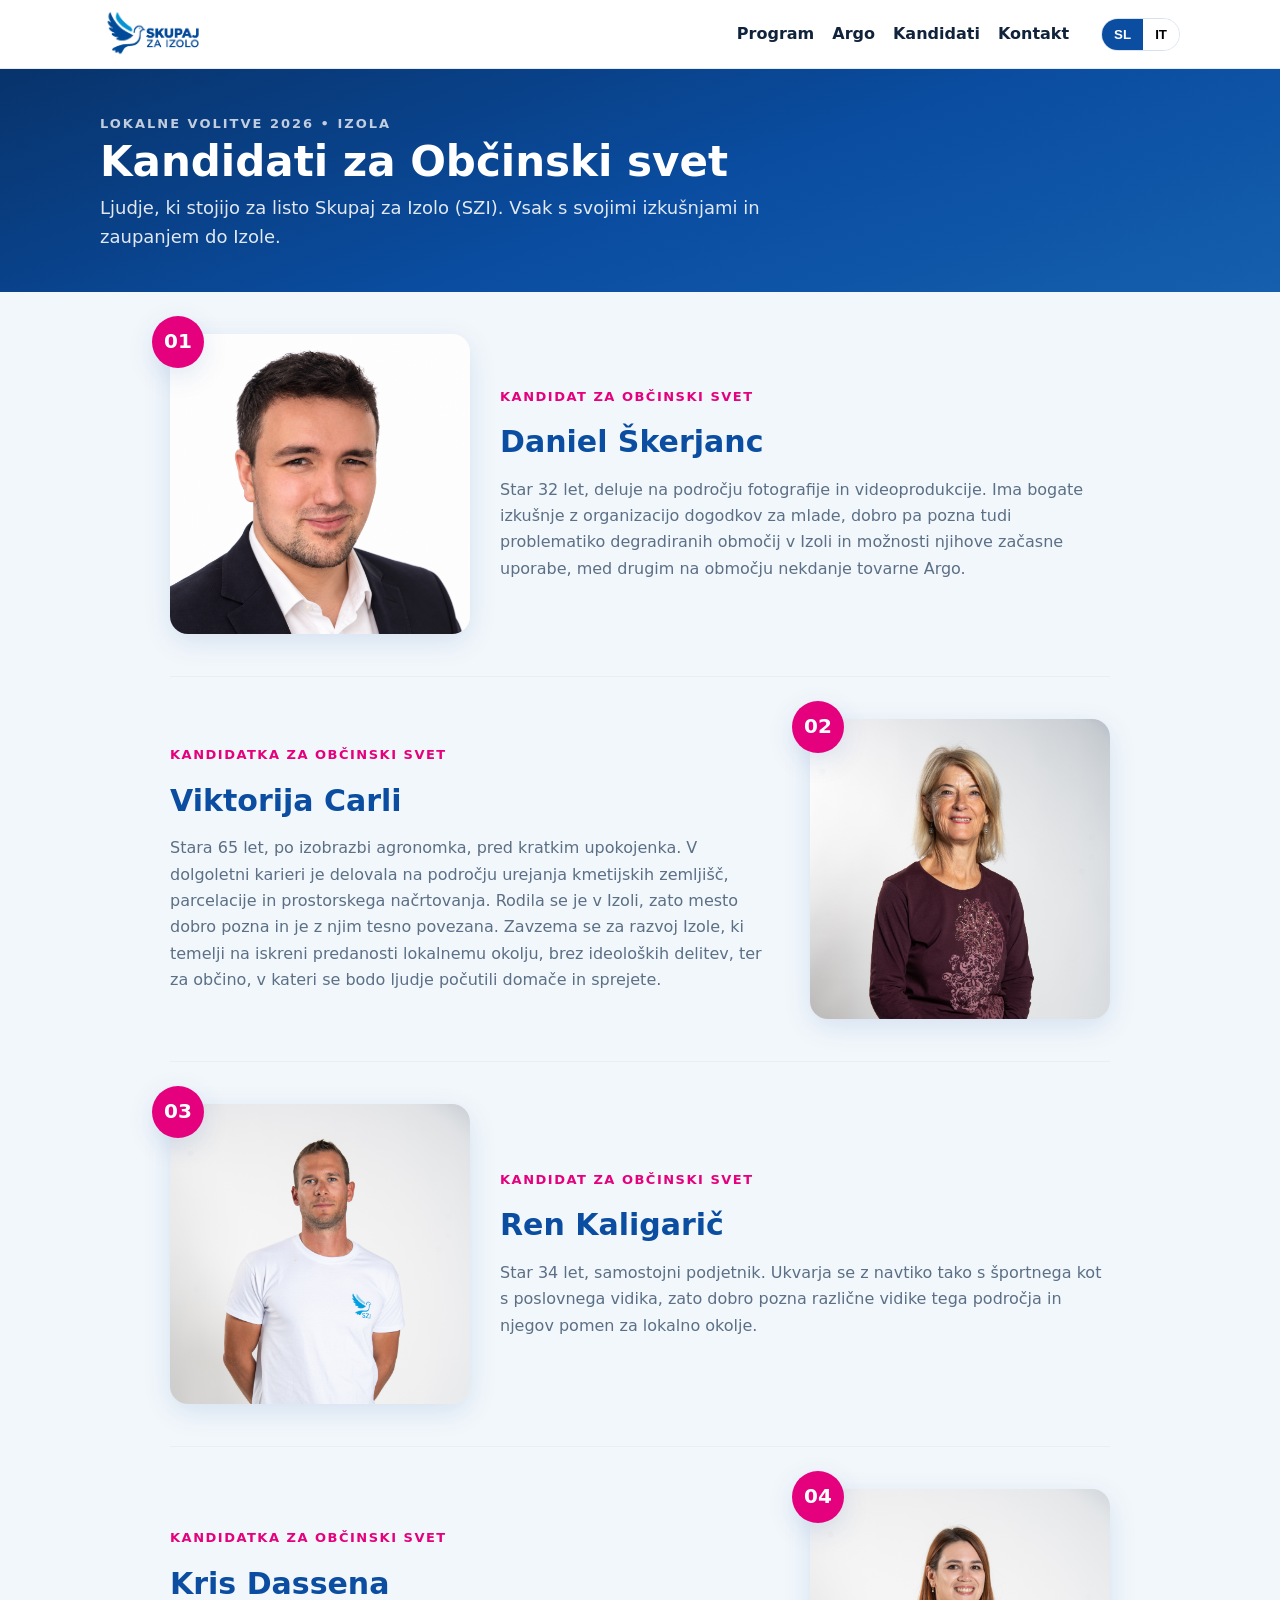
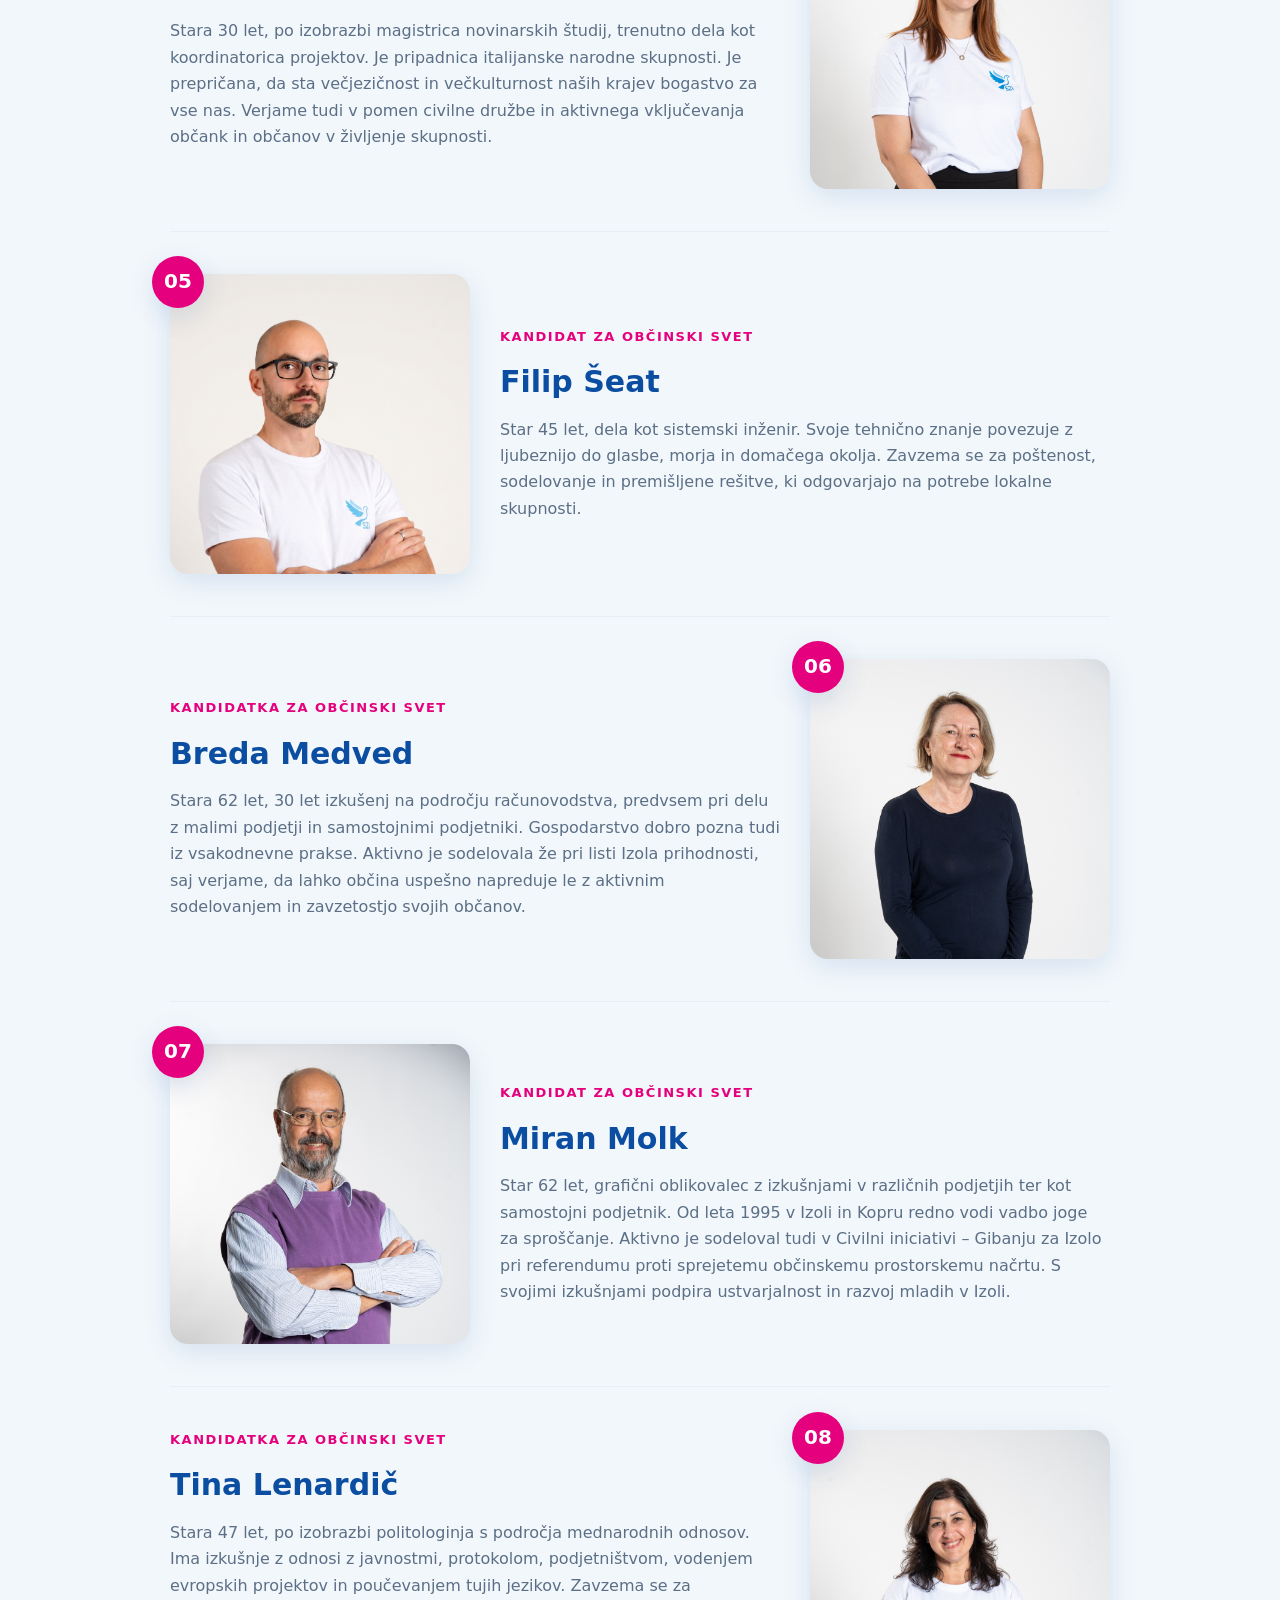
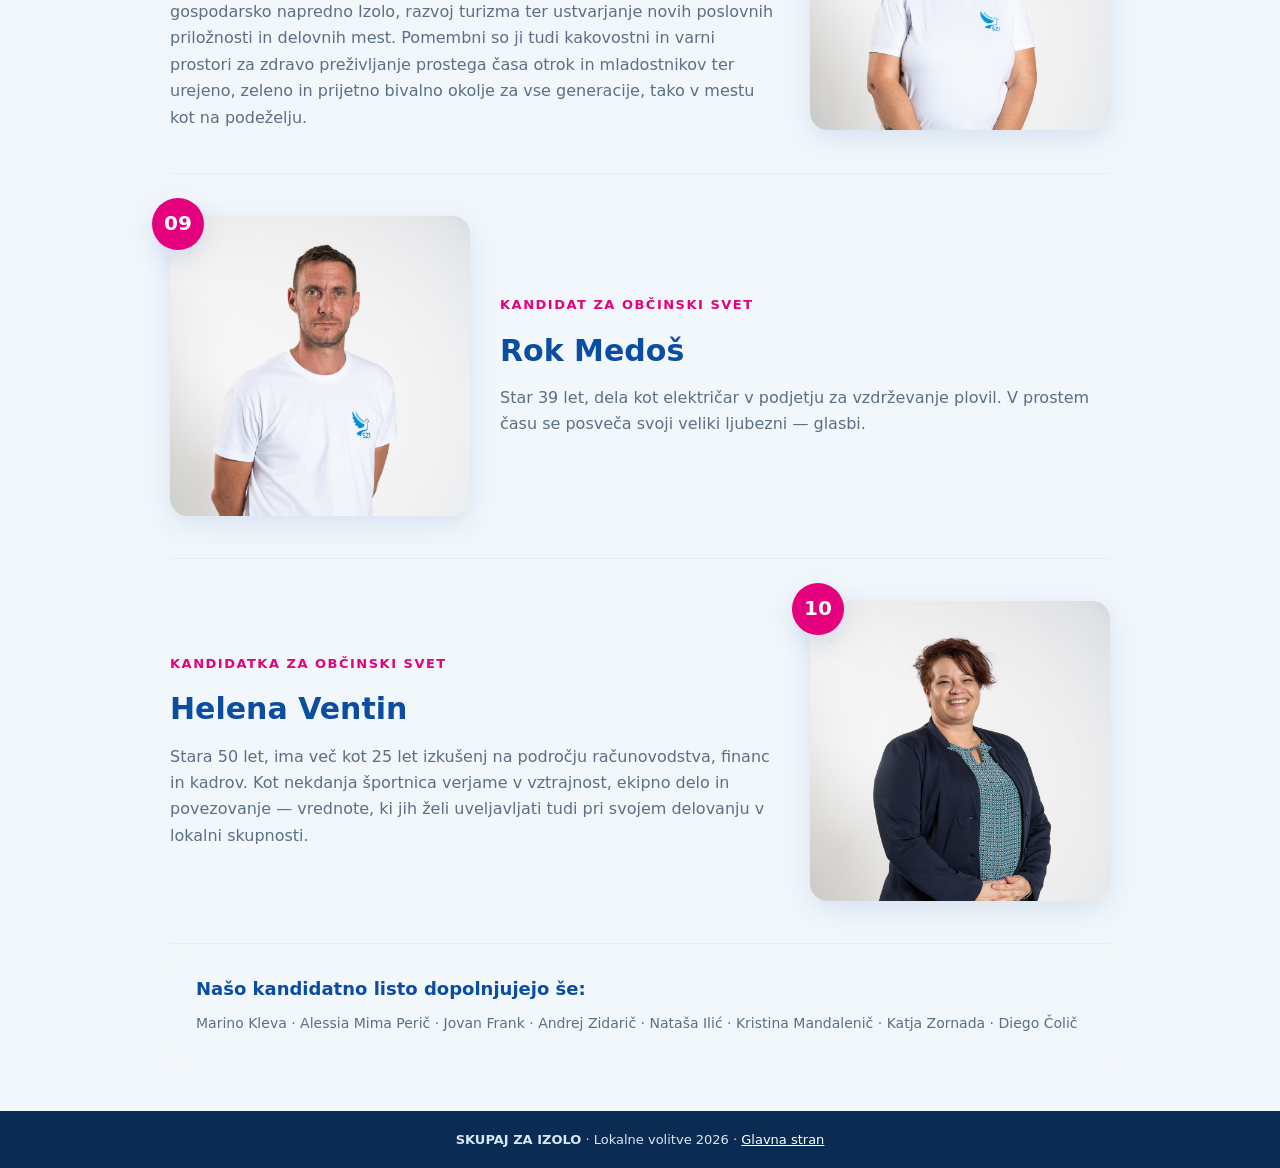
==== kandidati.html @ 3c1fa3d8 "Kandidat page: fix hero contrast (white text on gradient), remove bottom CTA" ====
<!DOCTYPE html>
<html lang="sl">
<head>
  <meta charset="UTF-8" />
  <meta name="viewport" content="width=device-width, initial-scale=1.0" />
  <title>Kandidati za Občinski svet — Skupaj za Izolo | Insieme per Isola</title>
  <meta name="description" content="Kandidati in kandidatke liste Skupaj za Izolo (SZI) za Občinski svet Občine Izola — lokalne volitve 2026." />
  <link rel="stylesheet" href="styles.css" />
  <link rel="icon" href="assets/logo.jpg" type="image/jpeg" />
  <style>
    :root{
      --bg-alt:#f2f7fb;
    }
    html{scroll-behavior:smooth}
    body{line-height:1.65}
    .page-body{max-width:980px;margin:0 auto;padding:0 20px}

    header.top{background:linear-gradient(160deg,#08336b 0%,var(--dark) 55%,#155fae 100%);color:#fff;padding:44px 0 40px}
    header.top .eyebrow{font-size:13px;font-weight:800;letter-spacing:2px;text-transform:uppercase;color:rgba(255,255,255,.75);margin:0 0 6px}
    header.top h1{margin:0 0 8px;font-size:clamp(26px,4vw,42px);color:#fff}
    header.top .lead{margin:0;max-width:680px;color:rgba(255,255,255,.88)}

    .cand{display:grid;grid-template-columns:300px 1fr;gap:30px;align-items:center;padding:42px 0;border-bottom:1px solid #e6eef6;scroll-margin-top:70px}
    .cand.alt{grid-template-columns:1fr 300px}
    .cand.alt .photo{order:2}
    .cand .photo{margin:0;position:relative}
    .cand .photo img{width:100%;aspect-ratio:1/1;object-fit:cover;object-position:center top;border-radius:18px;box-shadow:var(--shadow);display:block}
    .cand .photo .big-num{position:absolute;top:-18px;left:-18px;background:var(--accent);color:#fff;font-weight:800;font-size:20px;width:52px;height:52px;border-radius:50%;display:flex;align-items:center;justify-content:center;box-shadow:var(--shadow)}
    .cand .txt{display:flex;flex-direction:column;gap:10px}
    .cand h2{margin:0;font-size:clamp(22px,2.6vw,30px);color:var(--dark)}
    .cand .role{font-size:13px;font-weight:800;letter-spacing:1.5px;text-transform:uppercase;color:var(--accent)}
    .cand p{margin:0;color:var(--muted);font-size:16px}

    .more{background:var(--bg-alt);border-radius:16px;padding:22px 26px;margin:8px 0 48px}
    .more h2{margin:0 0 8px;font-size:18px;color:var(--dark)}
    .more p{margin:6px 0;color:var(--muted);font-size:14px}

    footer{background:#0b2c52;color:#d7e6f7;text-align:center;padding:18px;font-size:13px}
    footer a{color:#fff}
    @media(max-width:820px){
      .cand,.cand.alt{grid-template-columns:1fr}
      .cand.alt .photo{order:0}
      .cand .photo{max-width:320px;margin:0 auto}
    }
  </style>
</head>
<body>
  <header class="site-header">
    <div class="container header-inner">
      <a class="brand" href="index.html" aria-label="Skupaj za Izolo — domov">
        <!-- Uradni JPG lockup (golob + ime stranke). Prikaže se, ko obstaja assets/logo.jpg -->
        <img class="brand-lockup" src="assets/logo.jpg" alt="Skupaj za Izolo" onload="this.classList.add('show');var f=this.nextElementSibling;if(f)f.style.display='none'" onerror="this.remove()" />
        <!-- Rezerva: vektorski golob + HTML napis, če JPG (še) manjka -->
        <span class="brand-fallback">
        <span class="brand-mark" aria-hidden="true">
          <img src="assets/logo-dove.svg" width="48" height="48" alt="" onerror="this.style.display='none';this.nextElementSibling.style.display='block'" />
          <!-- Rezervni golob, če vektorski logotip manjka -->
          <svg viewBox="0 0 64 64" width="40" height="40" role="img" style="display:none">
            <circle cx="32" cy="32" r="30" fill="#fff"/>
            <path d="M12 38 C18 20 30 12 44 14 C36 18 28 26 24 38 Z" fill="#0a4da1"/>
            <path d="M20 30 C26 18 34 12 42 12 C38 16 34 20 32 26 Z" fill="#1b96d0"/>
            <path d="M38 22 c4-3 9 0 7 4 l3 2 -3 1 c1 8-3 14-11 15 l-14 4 -2-3 3-1 -3-2 2-2 c6 1 12-1 15-6 l-2-6 c-1-3 1-6 5-6z" fill="none" stroke="#0a4da1" stroke-width="2.4" stroke-linecap="round" stroke-linejoin="round"/>
            <circle cx="43.5" cy="25.5" r="1.3" fill="#0a4da1"/>
          </svg>
        </span>
        <span class="brand-text"><strong>SKUPAJ</strong><span>ZA IZOLO</span></span>
        </span>
      </a>
      <nav class="main-nav" aria-label="Glavna navigacija">
        <a href="index.html#program" data-sl="Program" data-it="Programma">Program</a>
        <a href="index.html#argo" data-sl="Argo" data-it="Argo">Argo</a>
        <a href="index.html#kandidati" data-sl="Kandidati" data-it="Candidati">Kandidati</a>
        <a href="index.html#kontakt" data-sl="Kontakt" data-it="Contatto">Kontakt</a>
      </nav>
      <div class="header-actions">
        <div class="lang-switch" role="group" aria-label="Jezik / Lingua">
          <button id="btn-sl" class="lang-btn active" type="button">SL</button>
          <button id="btn-it" class="lang-btn" type="button">IT</button>
        </div>
        <button class="nav-toggle" id="navToggle" aria-label="Meni" aria-expanded="false">☰</button>
      </div>
    </div>
    <nav class="mobile-nav" id="mobileNav" aria-label="Mobilna navigacija">
      <a href="index.html#program" data-sl="Program" data-it="Programma">Program</a>
      <a href="index.html#argo" data-sl="Argo" data-it="Argo">Argo</a>
      <a href="index.html#kandidati" data-sl="Kandidati" data-it="Candidati">Kandidati</a>
      <a href="index.html#kontakt" data-sl="Kontakt" data-it="Contatto">Kontakt</a>
    </nav>
  </header>

  <header class="top">
    <div class="container">
      <p class="eyebrow">Lokalne volitve 2026 • Izola</p>
      <h1>Kandidati za Občinski svet</h1>
      <p class="lead">Ljudje, ki stojijo za listo Skupaj za Izolo (SZI). Vsak s svojimi izkušnjami in zaupanjem do Izole.</p>
    </div>
  </header>

  <main class="page-body">
    <article class="cand" id="k01">
      <div class="photo">
        <img src="assets/SZI-profilne/daniel.png" alt="Daniel Škerjanc" loading="lazy" />
        <span class="big-num">01</span>
      </div>
      <div class="txt">
        <span class="role">Kandidat za občinski svet</span>
        <h2>Daniel Škerjanc</h2>
        <p>Star 32 let, deluje na področju fotografije in videoprodukcije. Ima bogate izkušnje z organizacijo dogodkov za mlade, dobro pa pozna tudi problematiko degradiranih območij v Izoli in možnosti njihove začasne uporabe, med drugim na območju nekdanje tovarne Argo.</p>
      </div>
    </article>
    <article class="cand alt" id="k02">
      <div class="photo">
        <img src="assets/SZI-profilne/viktorija.jpg" alt="Viktorija Carli" loading="lazy" />
        <span class="big-num">02</span>
      </div>
      <div class="txt">
        <span class="role">Kandidatka za občinski svet</span>
        <h2>Viktorija Carli</h2>
        <p>Stara 65 let, po izobrazbi agronomka, pred kratkim upokojenka. V dolgoletni karieri je delovala na področju urejanja kmetijskih zemljišč, parcelacije in prostorskega načrtovanja. Rodila se je v Izoli, zato mesto dobro pozna in je z njim tesno povezana. Zavzema se za razvoj Izole, ki temelji na iskreni predanosti lokalnemu okolju, brez ideoloških delitev, ter za občino, v kateri se bodo ljudje počutili domače in sprejete.</p>
      </div>
    </article>
    <article class="cand" id="k03">
      <div class="photo">
        <img src="assets/SZI-profilne/ren.jpg" alt="Ren Kaligarič" loading="lazy" />
        <span class="big-num">03</span>
      </div>
      <div class="txt">
        <span class="role">Kandidat za občinski svet</span>
        <h2>Ren Kaligarič</h2>
        <p>Star 34 let, samostojni podjetnik. Ukvarja se z navtiko tako s športnega kot s poslovnega vidika, zato dobro pozna različne vidike tega področja in njegov pomen za lokalno okolje.</p>
      </div>
    </article>
    <article class="cand alt" id="k04">
      <div class="photo">
        <img src="assets/SZI-profilne/kriss.jpg" alt="Kris Dassena" loading="lazy" />
        <span class="big-num">04</span>
      </div>
      <div class="txt">
        <span class="role">Kandidatka za občinski svet</span>
        <h2>Kris Dassena</h2>
        <p>Stara 30 let, po izobrazbi magistrica novinarskih študij, trenutno dela kot koordinatorica projektov. Je pripadnica italijanske narodne skupnosti. Je prepričana, da sta večjezičnost in večkulturnost naših krajev bogastvo za vse nas. Verjame tudi v pomen civilne družbe in aktivnega vključevanja občank in občanov v življenje skupnosti.</p>
      </div>
    </article>
    <article class="cand" id="k05">
      <div class="photo">
        <img src="assets/SZI-profilne/filip.jpeg" alt="Filip Šeat" loading="lazy" />
        <span class="big-num">05</span>
      </div>
      <div class="txt">
        <span class="role">Kandidat za občinski svet</span>
        <h2>Filip Šeat</h2>
        <p>Star 45 let, dela kot sistemski inženir. Svoje tehnično znanje povezuje z ljubeznijo do glasbe, morja in domačega okolja. Zavzema se za poštenost, sodelovanje in premišljene rešitve, ki odgovarjajo na potrebe lokalne skupnosti.</p>
      </div>
    </article>
    <article class="cand alt" id="k06">
      <div class="photo">
        <img src="assets/SZI-profilne/breda.jpg" alt="Breda Medved" loading="lazy" />
        <span class="big-num">06</span>
      </div>
      <div class="txt">
        <span class="role">Kandidatka za občinski svet</span>
        <h2>Breda Medved</h2>
        <p>Stara 62 let, 30 let izkušenj na področju računovodstva, predvsem pri delu z malimi podjetji in samostojnimi podjetniki. Gospodarstvo dobro pozna tudi iz vsakodnevne prakse. Aktivno je sodelovala že pri listi Izola prihodnosti, saj verjame, da lahko občina uspešno napreduje le z aktivnim sodelovanjem in zavzetostjo svojih občanov.</p>
      </div>
    </article>
    <article class="cand" id="k07">
      <div class="photo">
        <img src="assets/SZI-profilne/miran.jpg" alt="Miran Molk" loading="lazy" />
        <span class="big-num">07</span>
      </div>
      <div class="txt">
        <span class="role">Kandidat za občinski svet</span>
        <h2>Miran Molk</h2>
        <p>Star 62 let, grafični oblikovalec z izkušnjami v različnih podjetjih ter kot samostojni podjetnik. Od leta 1995 v Izoli in Kopru redno vodi vadbo joge za sproščanje. Aktivno je sodeloval tudi v Civilni iniciativi – Gibanju za Izolo pri referendumu proti sprejetemu občinskemu prostorskemu načrtu. S svojimi izkušnjami podpira ustvarjalnost in razvoj mladih v Izoli.</p>
      </div>
    </article>
    <article class="cand alt" id="k08">
      <div class="photo">
        <img src="assets/SZI-profilne/tina.jpg" alt="Tina Lenardič" loading="lazy" />
        <span class="big-num">08</span>
      </div>
      <div class="txt">
        <span class="role">Kandidatka za občinski svet</span>
        <h2>Tina Lenardič</h2>
        <p>Stara 47 let, po izobrazbi politologinja s področja mednarodnih odnosov. Ima izkušnje z odnosi z javnostmi, protokolom, podjetništvom, vodenjem evropskih projektov in poučevanjem tujih jezikov. Zavzema se za gospodarsko napredno Izolo, razvoj turizma ter ustvarjanje novih poslovnih priložnosti in delovnih mest. Pomembni so ji tudi kakovostni in varni prostori za zdravo preživljanje prostega časa otrok in mladostnikov ter urejeno, zeleno in prijetno bivalno okolje za vse generacije, tako v mestu kot na podeželju.</p>
      </div>
    </article>
    <article class="cand" id="k09">
      <div class="photo">
        <img src="assets/SZI-profilne/rok.jpg" alt="Rok Medoš" loading="lazy" />
        <span class="big-num">09</span>
      </div>
      <div class="txt">
        <span class="role">Kandidat za občinski svet</span>
        <h2>Rok Medoš</h2>
        <p>Star 39 let, dela kot električar v podjetju za vzdrževanje plovil. V prostem času se posveča svoji veliki ljubezni — glasbi.</p>
      </div>
    </article>
    <article class="cand alt" id="k10">
      <div class="photo">
        <img src="assets/SZI-profilne/helena.jpg" alt="Helena Ventin" loading="lazy" />
        <span class="big-num">10</span>
      </div>
      <div class="txt">
        <span class="role">Kandidatka za občinski svet</span>
        <h2>Helena Ventin</h2>
        <p>Stara 50 let, ima več kot 25 let izkušenj na področju računovodstva, financ in kadrov. Kot nekdanja športnica verjame v vztrajnost, ekipno delo in povezovanje — vrednote, ki jih želi uveljavljati tudi pri svojem delovanju v lokalni skupnosti.</p>
      </div>
    </article>

    <div class="more">
      <h2>Našo kandidatno listo dopolnjujejo še:</h2>
      <p>Marino Kleva · Alessia Mima Perič · Jovan Frank · Andrej Zidarič · Nataša Ilić · Kristina Mandalenič · Katja Zornada · Diego Čolič</p>
    </div>
  </main>

  <footer>
    <div class="container"><strong>SKUPAJ ZA IZOLO</strong> · Lokalne volitve 2026 · <a href="index.html">Glavna stran</a></div>
  </footer>

  <script src="script.js"></script>
</body>
</html>
---- styles.css ----
:root{
  --dark:#0a4da1; /* Temno modra C100 M70 */
  --light:#1b96d0; /* Svetlo modra C80 M30 */
  --accent:#e5007d; /* magenta s letaka */
  --bg:#f2f7fb;
  --card:#ffffff;
  --ink:#10233b;
  --muted:#5b6f86;
  --radius:14px;
  --shadow:0 8px 28px rgba(10,77,161,.12);
}
*{box-sizing:border-box}
html{scroll-behavior:smooth}
body{margin:0;font-family:Inter,system-ui,-apple-system,"Segoe UI",Roboto,Arial,sans-serif;color:var(--ink);background:var(--bg);line-height:1.6}
.container{max-width:1120px;margin:0 auto;padding:0 20px}
.skip{position:absolute;left:-999px}.skip:focus{left:12px;top:12px;background:#fff;padding:8px 12px;z-index:99}
.site-header{position:sticky;top:0;background:#fff;border-bottom:1px solid #e3ecf4;z-index:50}
.header-inner{display:flex;align-items:center;gap:16px;min-height:68px}
.brand{display:flex;align-items:center;gap:10px;text-decoration:none;color:var(--dark)}
.brand-mark{display:flex;align-items:center}
.brand-mark img{height:48px;width:48px;display:block}
.brand-lockup{display:none;height:48px;width:auto;max-width:260px;object-fit:contain}
.brand-lockup.show{display:block}
.brand-fallback{display:flex;align-items:center;gap:10px}
.brand-text{display:flex;flex-direction:column;line-height:1;font-size:20px;letter-spacing:.5px}
.brand-text strong{font-weight:800}.brand-text span{font-weight:400}
.main-nav{display:flex;gap:18px;margin-left:auto}
.main-nav a{text-decoration:none;color:var(--ink);font-weight:600}
.main-nav a:hover{color:var(--dark)}
.header-actions{display:flex;align-items:center;gap:10px;margin-left:16px}
.lang-switch{border:1px solid #d5e2ef;border-radius:999px;overflow:hidden;display:flex}
.lang-btn{border:0;background:#fff;padding:8px 12px;cursor:pointer;font-weight:700}
.lang-btn.active{background:var(--dark);color:#fff}
.btn{display:inline-block;padding:12px 20px;border-radius:999px;text-decoration:none;font-weight:700;border:2px solid transparent;cursor:pointer}
.btn-primary{background:var(--dark);color:#fff}
.btn-primary:hover{background:#083d80}
.btn-ghost{border-color:var(--dark);color:var(--dark);background:#fff}
.nav-toggle{display:none;background:none;border:1px solid #d5e2ef;border-radius:10px;padding:8px 12px}
.mobile-nav{display:none;flex-direction:column;padding:8px 20px 16px;background:#fff}
.mobile-nav.open{display:flex}
.mobile-nav a{padding:10px 0;text-decoration:none;color:var(--ink);font-weight:600;border-top:1px solid #eef3f8}

.hero{background:linear-gradient(180deg,#e8f3fa 0%,#fff 70%);padding:48px 0 32px}
.hero-grid{display:grid;grid-template-columns:1.05fr .95fr;gap:32px;align-items:center}
.eyebrow{text-transform:uppercase;letter-spacing:1px;font-size:clamp(18px,3vw,24px);font-weight:800;color:var(--accent);margin:0 0 10px}
h1{font-size:clamp(32px,5vw,54px);line-height:1.05;margin:0 0 12px;color:var(--dark)}
h2{font-size:clamp(24px,3.4vw,34px);color:var(--dark);margin:0 0 10px}
.lead{font-size:18px;color:#2c425a}
.hero-cta{display:flex;gap:12px;flex-wrap:wrap;margin:18px 0}
.hero-points{list-style:none;padding:0;margin:12px 0 0;display:flex;flex-direction:column;gap:6px;font-weight:600}
.hero-figure{margin:0;position:relative;border-radius:var(--radius);overflow:hidden;box-shadow:var(--shadow);background:linear-gradient(135deg,var(--dark),var(--light));min-height:320px}
.hero-figure img{width:100%;height:100%;object-fit:cover;display:block;position:absolute;inset:0}
.hero-fallback{position:absolute;inset:0;display:flex;flex-direction:column;align-items:center;justify-content:center;color:#fff;font-weight:800;text-align:center;padding:20px}
.hero-figure figcaption{position:absolute;left:0;right:0;bottom:0;background:rgba(8,30,55,.72);color:#fff;padding:10px 14px;font-size:14px}

.infobar{background:var(--dark);color:#fff}
.infobar-inner{display:flex;gap:12px;align-items:center;flex-wrap:wrap;padding:12px 20px;font-size:15px}
.infobar a{color:#fff;font-weight:700}

.section{padding:56px 0}
.section-alt{background:#fff;border-top:1px solid #e6eef6;border-bottom:1px solid #e6eef6}
.section-lead{color:var(--muted);max-width:760px}
.cards{display:grid;grid-template-columns:repeat(3,1fr);gap:18px;margin-top:24px}
.card{background:var(--card);border-radius:var(--radius);padding:0 0 22px;overflow:hidden;box-shadow:var(--shadow);border-top:6px solid var(--dark)}
.card.accent-pink{border-top-color:var(--accent)}
.card.accent-pink h3{color:var(--accent)}
.card.accent-blue h3{color:var(--dark)}
.card-media{position:relative;height:170px;display:flex;align-items:center;justify-content:center;overflow:hidden}
.media-pink{background:linear-gradient(135deg,#e5007d,#ff7ab8)}
.media-blue{background:linear-gradient(135deg,#0a4da1,#1b96d0)}
.card-icon{font-size:56px;filter:drop-shadow(0 4px 8px rgba(0,0,0,.3))}
.card-media img{position:absolute;inset:0;width:100%;height:100%;object-fit:cover}
.card h3{margin:16px 0 8px;text-transform:uppercase;font-size:18px;padding:0 22px}
.card p{margin:0;padding:0 22px}

.argo-grid{display:grid;grid-template-columns:1fr 1fr;gap:18px;margin:22px 0}
.argo-figure{margin:0;background:#eef5fb;border-radius:var(--radius);overflow:hidden;box-shadow:var(--shadow);min-height:240px;position:relative}
.argo-figure img{width:100%;height:260px;object-fit:cover;display:block;position:relative;z-index:1}
.img-fallback{position:absolute;inset:0 0 48px 0;display:flex;align-items:center;justify-content:center;color:var(--dark);font-weight:800}
.argo-figure figcaption{padding:10px 14px;font-size:14px;background:#fff}
.checklist{display:grid;grid-template-columns:repeat(2,1fr);gap:10px;list-style:none;padding:0;margin:16px 0 0}
.checklist li{background:#f0f7fd;border:1px solid #d8e8f6;padding:12px 14px;border-radius:10px}
.checklist li::before{content:"✓ ";color:var(--dark);font-weight:800}

.mayor-card{display:flex;gap:18px;align-items:center;background:#fff;border-radius:var(--radius);padding:20px;box-shadow:var(--shadow);margin:22px 0;border-left:6px solid var(--accent)}
.avatar{width:56px;height:56px;border-radius:50%;background:linear-gradient(135deg,var(--dark),var(--light));color:#fff;display:flex;align-items:center;justify-content:center;font-weight:800;font-size:22px;flex:none}
.avatar-lg{width:84px;height:84px;font-size:36px}
.candidate-grid{display:grid;grid-template-columns:repeat(4,1fr);gap:14px;margin-top:14px}
.candidate{background:#fff;border-radius:12px;padding:16px;text-align:center;box-shadow:var(--shadow);border:1px solid #e6eef6}
.candidate h4{margin:10px 0 4px}.candidate p{margin:0;color:var(--muted);font-size:14px}
.hint{color:var(--muted);font-size:13px}

.support-grid{display:grid;grid-template-columns:1.2fr .8fr;gap:24px;align-items:start}
.steps{background:#f0f7fd;border-radius:12px;padding:18px 18px 18px 36px}
.support-card{background:var(--dark);color:#fff;border-radius:var(--radius);padding:22px}
.support-card a{color:#fff}
.small{font-size:13px;color:var(--muted)}
.support-card .small{color:#cfe2f5}

.contact-grid{display:grid;grid-template-columns:1fr 1fr;gap:28px}
address{font-style:normal;line-height:1.9}
.contact-form{background:#fff;padding:22px;border-radius:var(--radius);box-shadow:var(--shadow);display:flex;flex-direction:column;gap:12px}
.contact-form label{display:flex;flex-direction:column;gap:6px;font-weight:600}
.contact-form input,.contact-form textarea{padding:12px;border:1px solid #cbdcee;border-radius:10px;font:inherit}
.consent{flex-direction:row !important;align-items:flex-start;gap:8px !important;font-weight:400 !important}
.social-links{display:flex;gap:12px;flex-wrap:wrap;margin:12px 0 0}
.social-links a{display:inline-flex;align-items:center;gap:8px;padding:10px 16px;border-radius:999px;text-decoration:none;font-weight:700;border:2px solid var(--dark);color:var(--dark);background:#fff}
.social-links a:hover{background:var(--dark);color:#fff}
.social-links svg{flex:none}
.social-links a.social-fb{background:#1877F2;border-color:#1877F2;color:#fff}
.social-links a.social-fb:hover{background:#1463cc;border-color:#1463cc;color:#fff}
.social-links a.social-ig{background:linear-gradient(45deg,#f9ce34,#ee2a7b 50%,#6228d7);border-color:transparent;color:#fff}
.social-links a.social-ig:hover{filter:brightness(.92);color:#fff}

.site-footer{background:#0b2c52;color:#d7e6f7;padding:28px 0;margin-top:0}
.site-footer a{color:#fff}
.footer-inner p{margin:6px 0}

@media(max-width:900px){
  .hero-grid,.support-grid,.contact-grid{grid-template-columns:1fr}
  .cards{grid-template-columns:1fr 1fr}
  .candidate-grid{grid-template-columns:1fr 1fr}
  .main-nav{display:none}
  .nav-toggle{display:block}
}
@media(max-width:560px){.cards,.argo-grid,.checklist{grid-template-columns:1fr}.header-actions{margin-left:auto}}
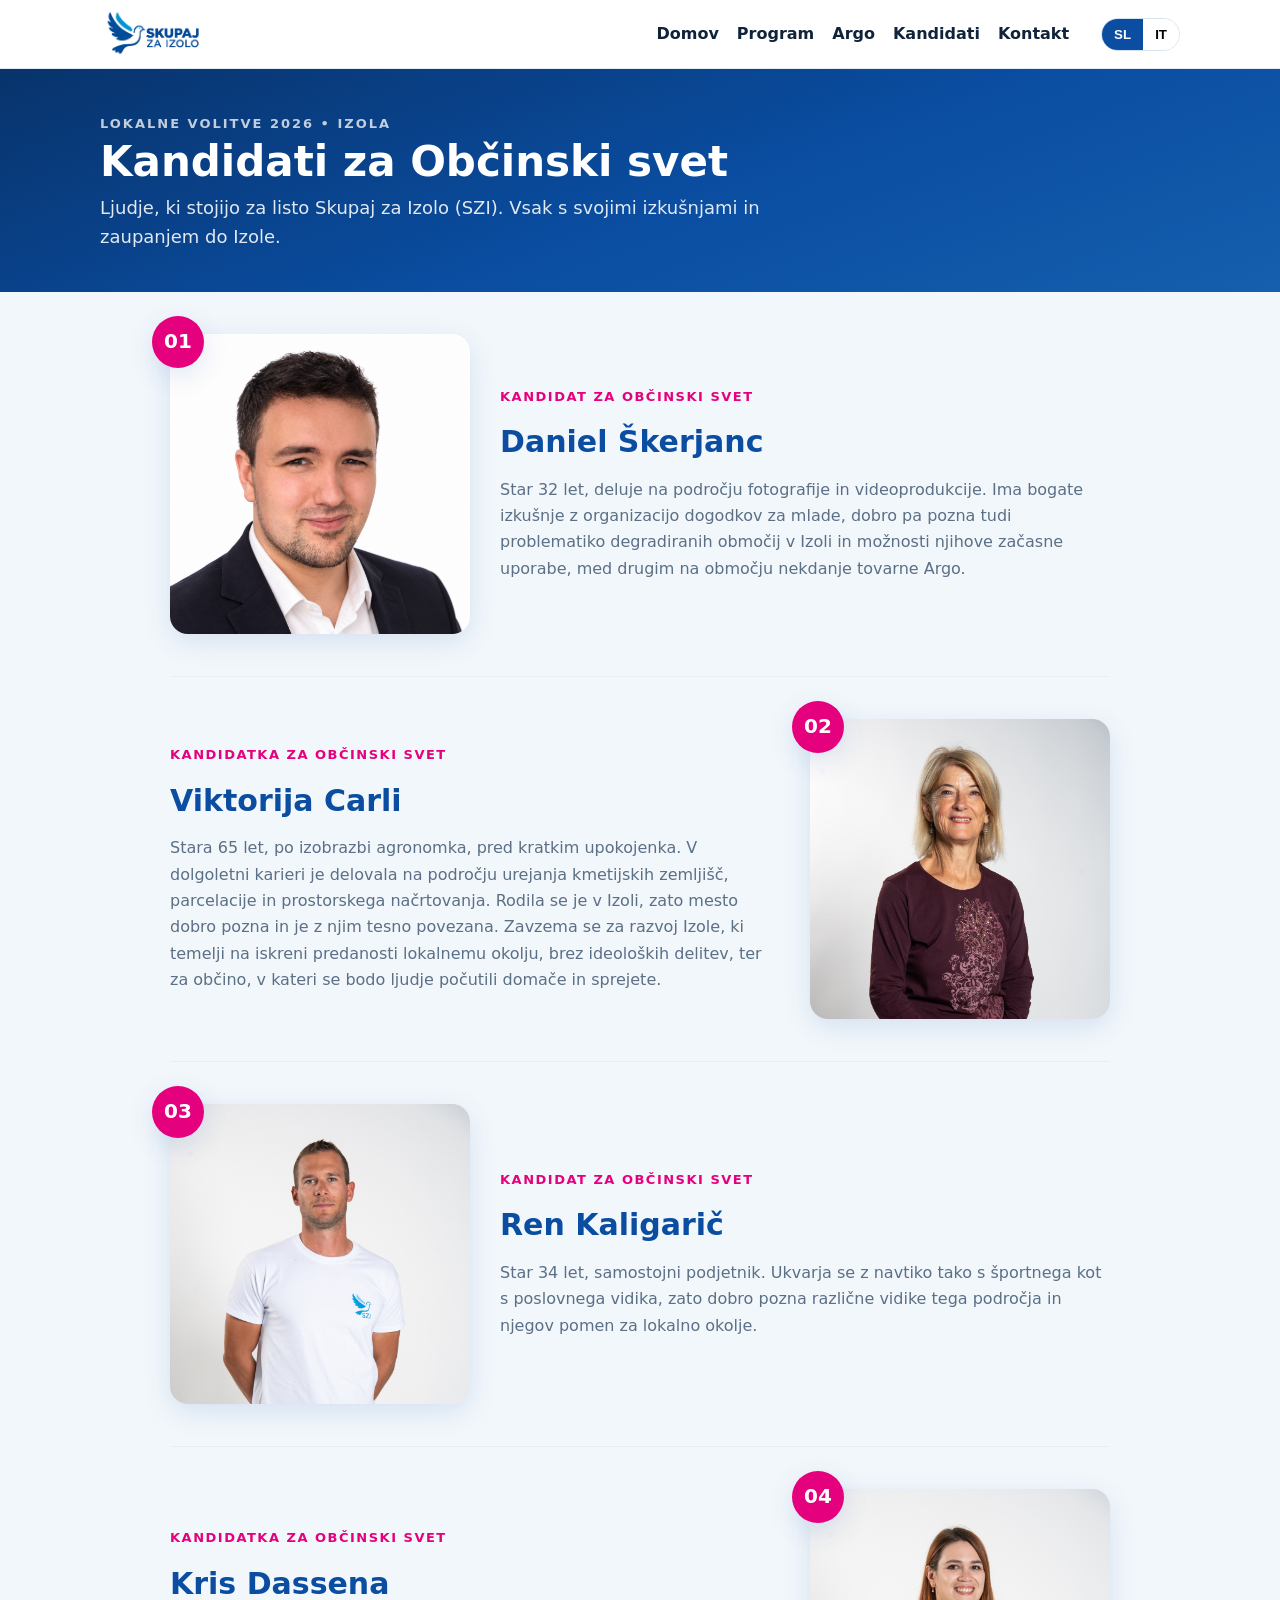
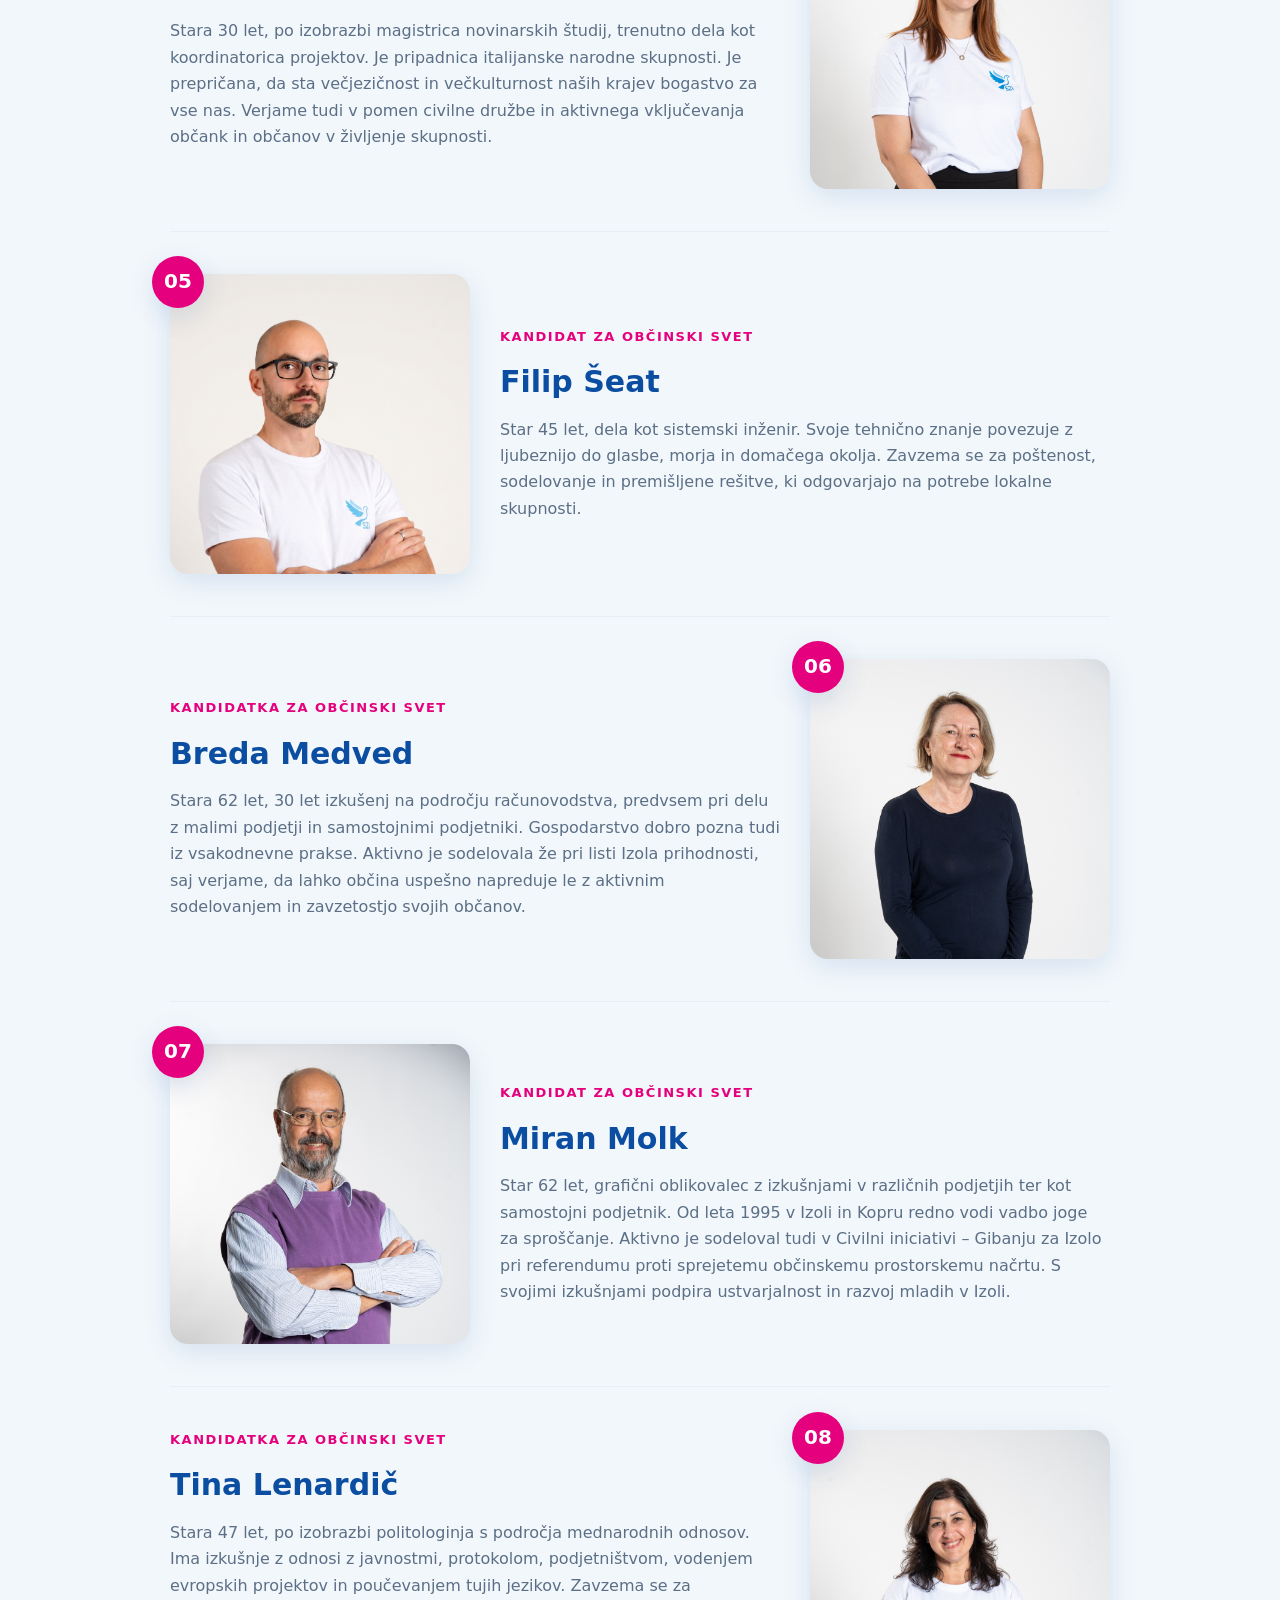
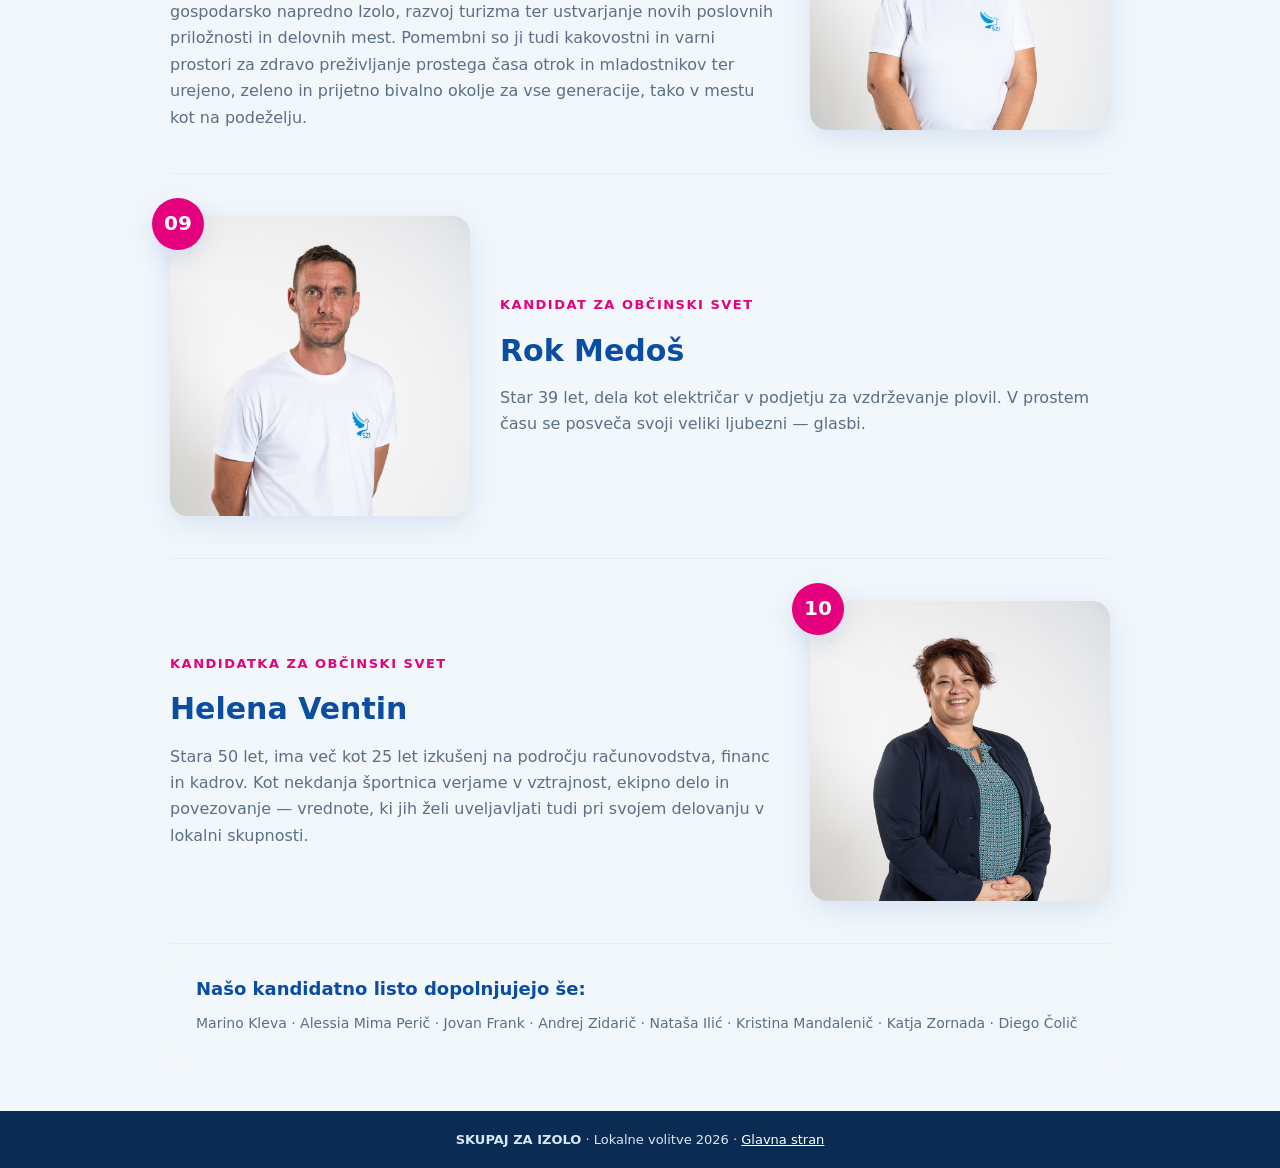
==== commit f3eb1f7a: "Add Domov to navigation on both pages" ====
--- a/kandidati.html
+++ b/kandidati.html
@@ -67,6 +67,7 @@
         </span>
       </a>
       <nav class="main-nav" aria-label="Glavna navigacija">
+        <a href="index.html" data-sl="Domov" data-it="Home">Domov</a>
         <a href="index.html#program" data-sl="Program" data-it="Programma">Program</a>
         <a href="index.html#argo" data-sl="Argo" data-it="Argo">Argo</a>
         <a href="index.html#kandidati" data-sl="Kandidati" data-it="Candidati">Kandidati</a>
@@ -81,6 +82,7 @@
       </div>
     </div>
     <nav class="mobile-nav" id="mobileNav" aria-label="Mobilna navigacija">
+      <a href="index.html" data-sl="Domov" data-it="Home">Domov</a>
       <a href="index.html#program" data-sl="Program" data-it="Programma">Program</a>
       <a href="index.html#argo" data-sl="Argo" data-it="Argo">Argo</a>
       <a href="index.html#kandidati" data-sl="Kandidati" data-it="Candidati">Kandidati</a>
--- a/styles.css
+++ b/styles.css
@@ -52,6 +52,12 @@
 .hero-figure img{width:100%;height:100%;object-fit:cover;display:block;position:absolute;inset:0}
 .hero-fallback{position:absolute;inset:0;display:flex;flex-direction:column;align-items:center;justify-content:center;color:#fff;font-weight:800;text-align:center;padding:20px}
 .hero-figure figcaption{position:absolute;left:0;right:0;bottom:0;background:rgba(8,30,55,.72);color:#fff;padding:10px 14px;font-size:14px}
+
+.team-grid{display:grid;grid-template-columns:1.05fr .95fr;gap:32px;align-items:center}
+.team-figure{margin:0;position:relative;border-radius:var(--radius);overflow:hidden;box-shadow:var(--shadow);background:linear-gradient(135deg,var(--dark),var(--light))}
+.team-figure img{width:100%;height:100%;display:block;object-fit:cover;aspect-ratio:16/9}
+.team-figure figcaption{position:absolute;left:0;right:0;bottom:0;background:rgba(8,30,55,.72);color:#fff;padding:10px 14px;font-size:14px}
+.team-copy .btn{margin-top:6px}
 
 .infobar{background:var(--dark);color:#fff}
 .infobar-inner{display:flex;gap:12px;align-items:center;flex-wrap:wrap;padding:12px 20px;font-size:15px}
@@ -117,7 +123,7 @@
 .footer-inner p{margin:6px 0}
 
 @media(max-width:900px){
-  .hero-grid,.support-grid,.contact-grid{grid-template-columns:1fr}
+  .hero-grid,.support-grid,.contact-grid,.team-grid{grid-template-columns:1fr}
   .cards{grid-template-columns:1fr 1fr}
   .candidate-grid{grid-template-columns:1fr 1fr}
   .main-nav{display:none}
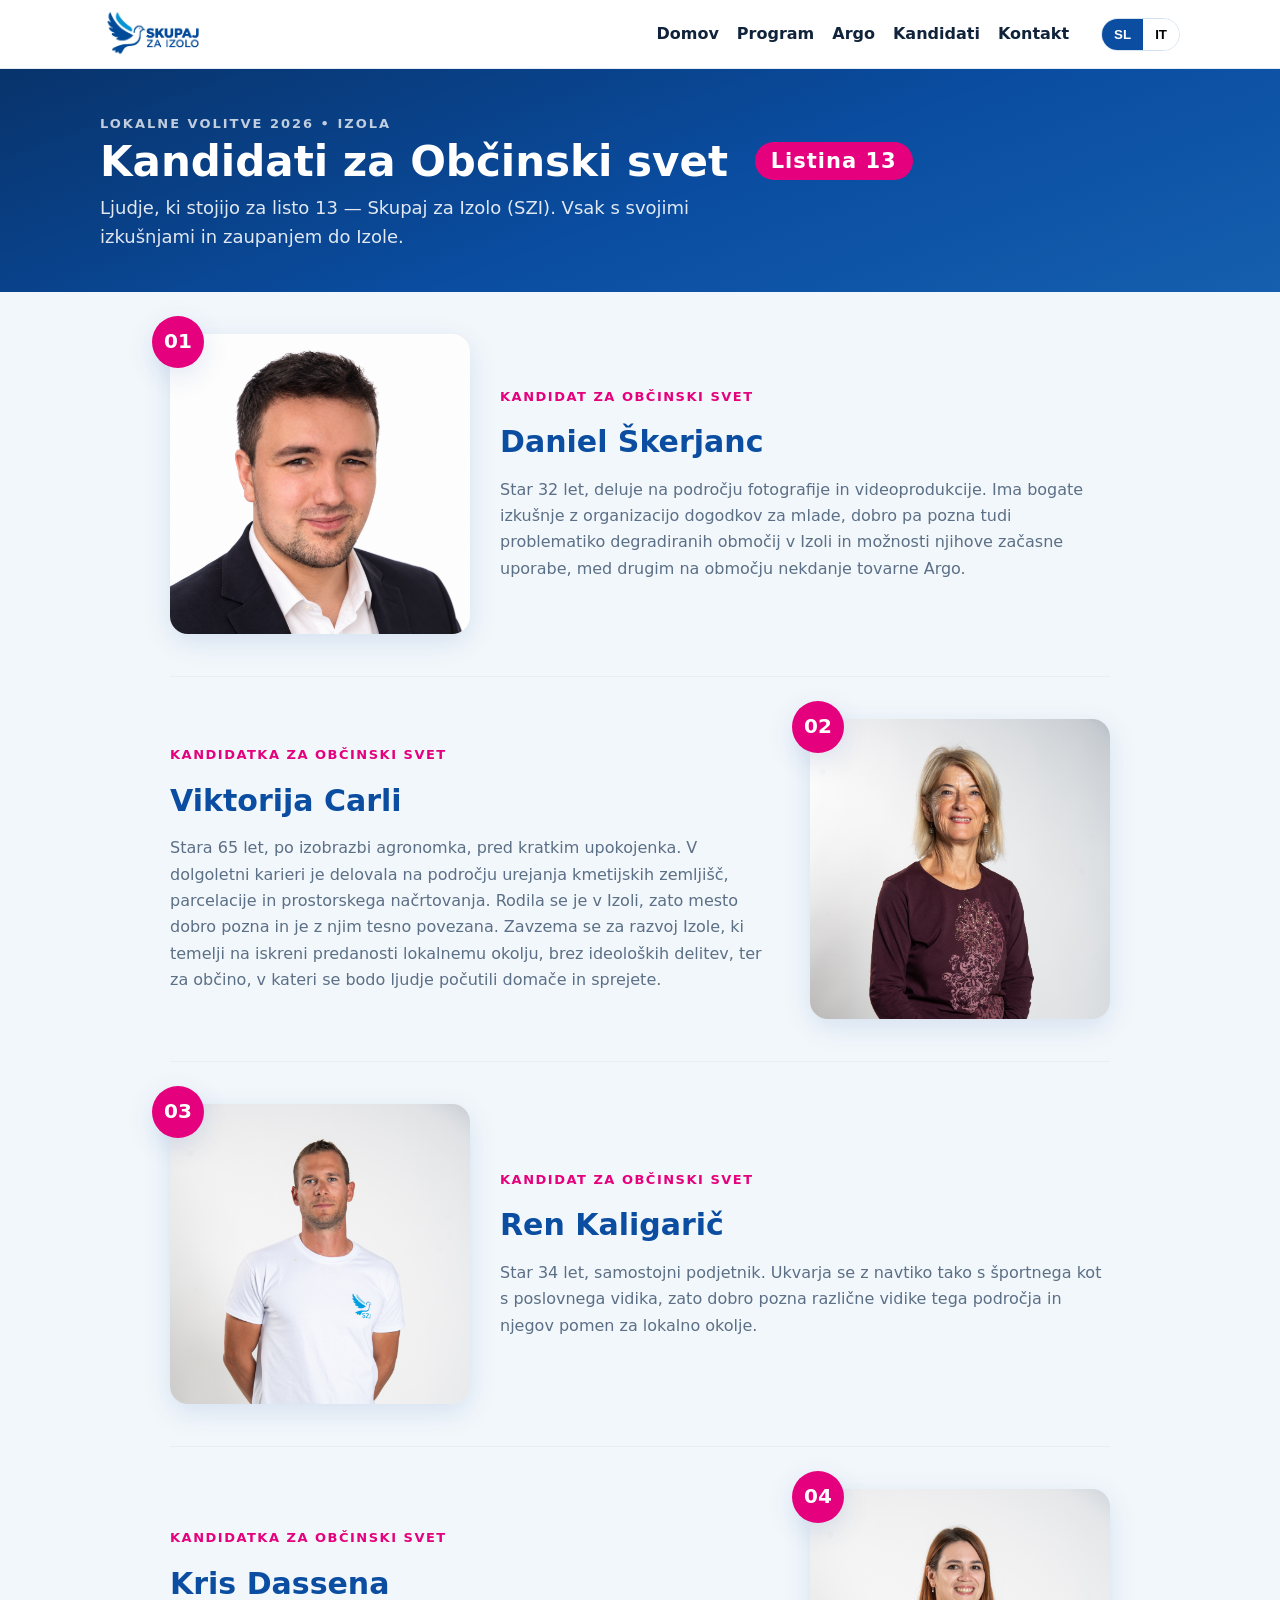
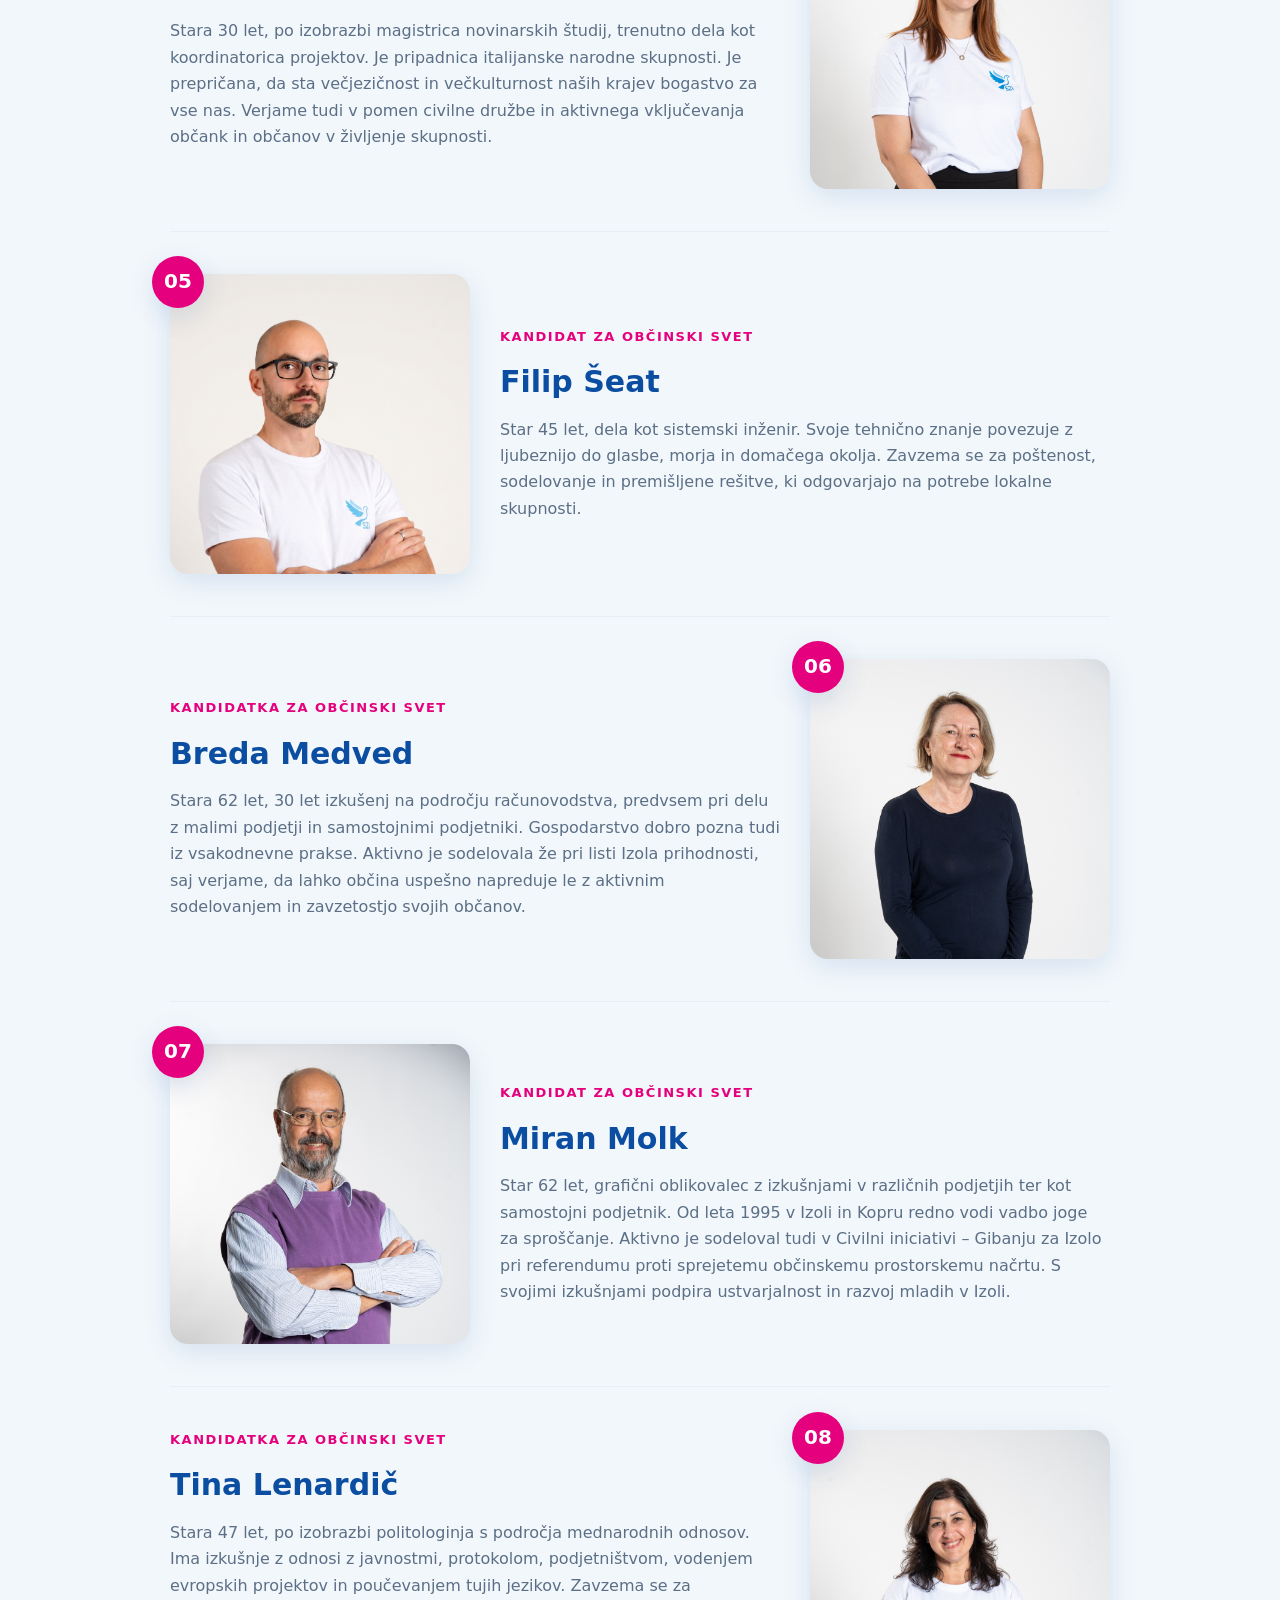
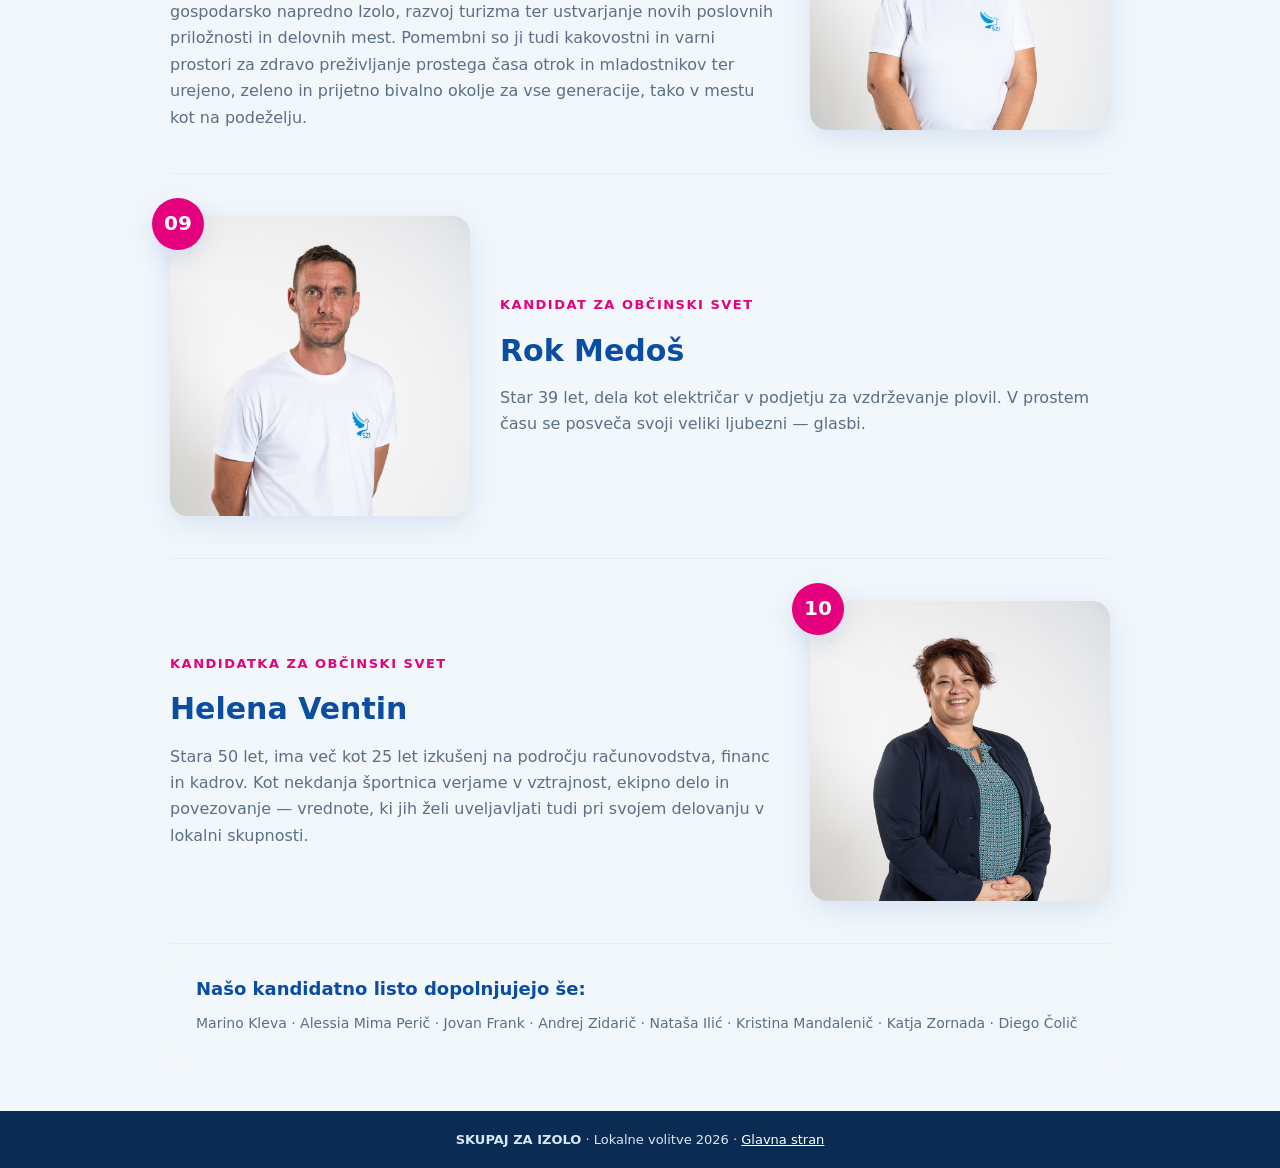
==== commit 95142cfe: "Election number 13: CTA infobar, badges on both pages, updated descriptions" ====
--- a/kandidati.html
+++ b/kandidati.html
@@ -3,8 +3,8 @@
 <head>
   <meta charset="UTF-8" />
   <meta name="viewport" content="width=device-width, initial-scale=1.0" />
-  <title>Kandidati za Občinski svet — Skupaj za Izolo | Insieme per Isola</title>
-  <meta name="description" content="Kandidati in kandidatke liste Skupaj za Izolo (SZI) za Občinski svet Občine Izola — lokalne volitve 2026." />
+  <title>Kandidati za Občinski svet — listina 13 — Skupaj za Izolo | Insieme per Isola</title>
+  <meta name="description" content="Kandidati in kandidatke listine 13 — Skupaj za Izolo (SZI) za Občinski svet Občine Izola — lokalne volitve 2026." />
   <link rel="stylesheet" href="styles.css" />
   <link rel="icon" href="assets/logo.jpg" type="image/jpeg" />
   <style>
@@ -18,6 +18,7 @@
     header.top{background:linear-gradient(160deg,#08336b 0%,var(--dark) 55%,#155fae 100%);color:#fff;padding:44px 0 40px}
     header.top .eyebrow{font-size:13px;font-weight:800;letter-spacing:2px;text-transform:uppercase;color:rgba(255,255,255,.75);margin:0 0 6px}
     header.top h1{margin:0 0 8px;font-size:clamp(26px,4vw,42px);color:#fff}
+    header.top h1 .chip13{display:inline-block;vertical-align:middle;background:var(--accent);color:#fff;font-size:.5em;letter-spacing:1px;padding:8px 16px;border-radius:999px;margin-left:12px;transform:translateY(-4px)}
     header.top .lead{margin:0;max-width:680px;color:rgba(255,255,255,.88)}
 
     .cand{display:grid;grid-template-columns:300px 1fr;gap:30px;align-items:center;padding:42px 0;border-bottom:1px solid #e6eef6;scroll-margin-top:70px}
@@ -93,8 +94,8 @@
   <header class="top">
     <div class="container">
       <p class="eyebrow">Lokalne volitve 2026 • Izola</p>
-      <h1>Kandidati za Občinski svet</h1>
-      <p class="lead">Ljudje, ki stojijo za listo Skupaj za Izolo (SZI). Vsak s svojimi izkušnjami in zaupanjem do Izole.</p>
+      <h1>Kandidati za Občinski svet <span class="chip13">Listina 13</span></h1>
+      <p class="lead">Ljudje, ki stojijo za listo 13 — Skupaj za Izolo (SZI). Vsak s svojimi izkušnjami in zaupanjem do Izole.</p>
     </div>
   </header>
 
--- a/styles.css
+++ b/styles.css
@@ -62,6 +62,8 @@
 .infobar{background:var(--dark);color:#fff}
 .infobar-inner{display:flex;gap:12px;align-items:center;flex-wrap:wrap;padding:12px 20px;font-size:15px}
 .infobar a{color:#fff;font-weight:700}
+.num13{display:inline-flex;flex:none;width:36px;height:36px;border-radius:50%;background:var(--accent);color:#fff;font-weight:800;font-size:17px;align-items:center;justify-content:center;box-shadow:0 2px 8px rgba(0,0,0,.25)}
+.chip13{display:inline-block;vertical-align:middle;background:var(--accent);color:#fff;font-size:.6em;letter-spacing:1px;padding:6px 14px;border-radius:999px;margin-left:10px}
 
 .section{padding:56px 0}
 .section-alt{background:#fff;border-top:1px solid #e6eef6;border-bottom:1px solid #e6eef6}
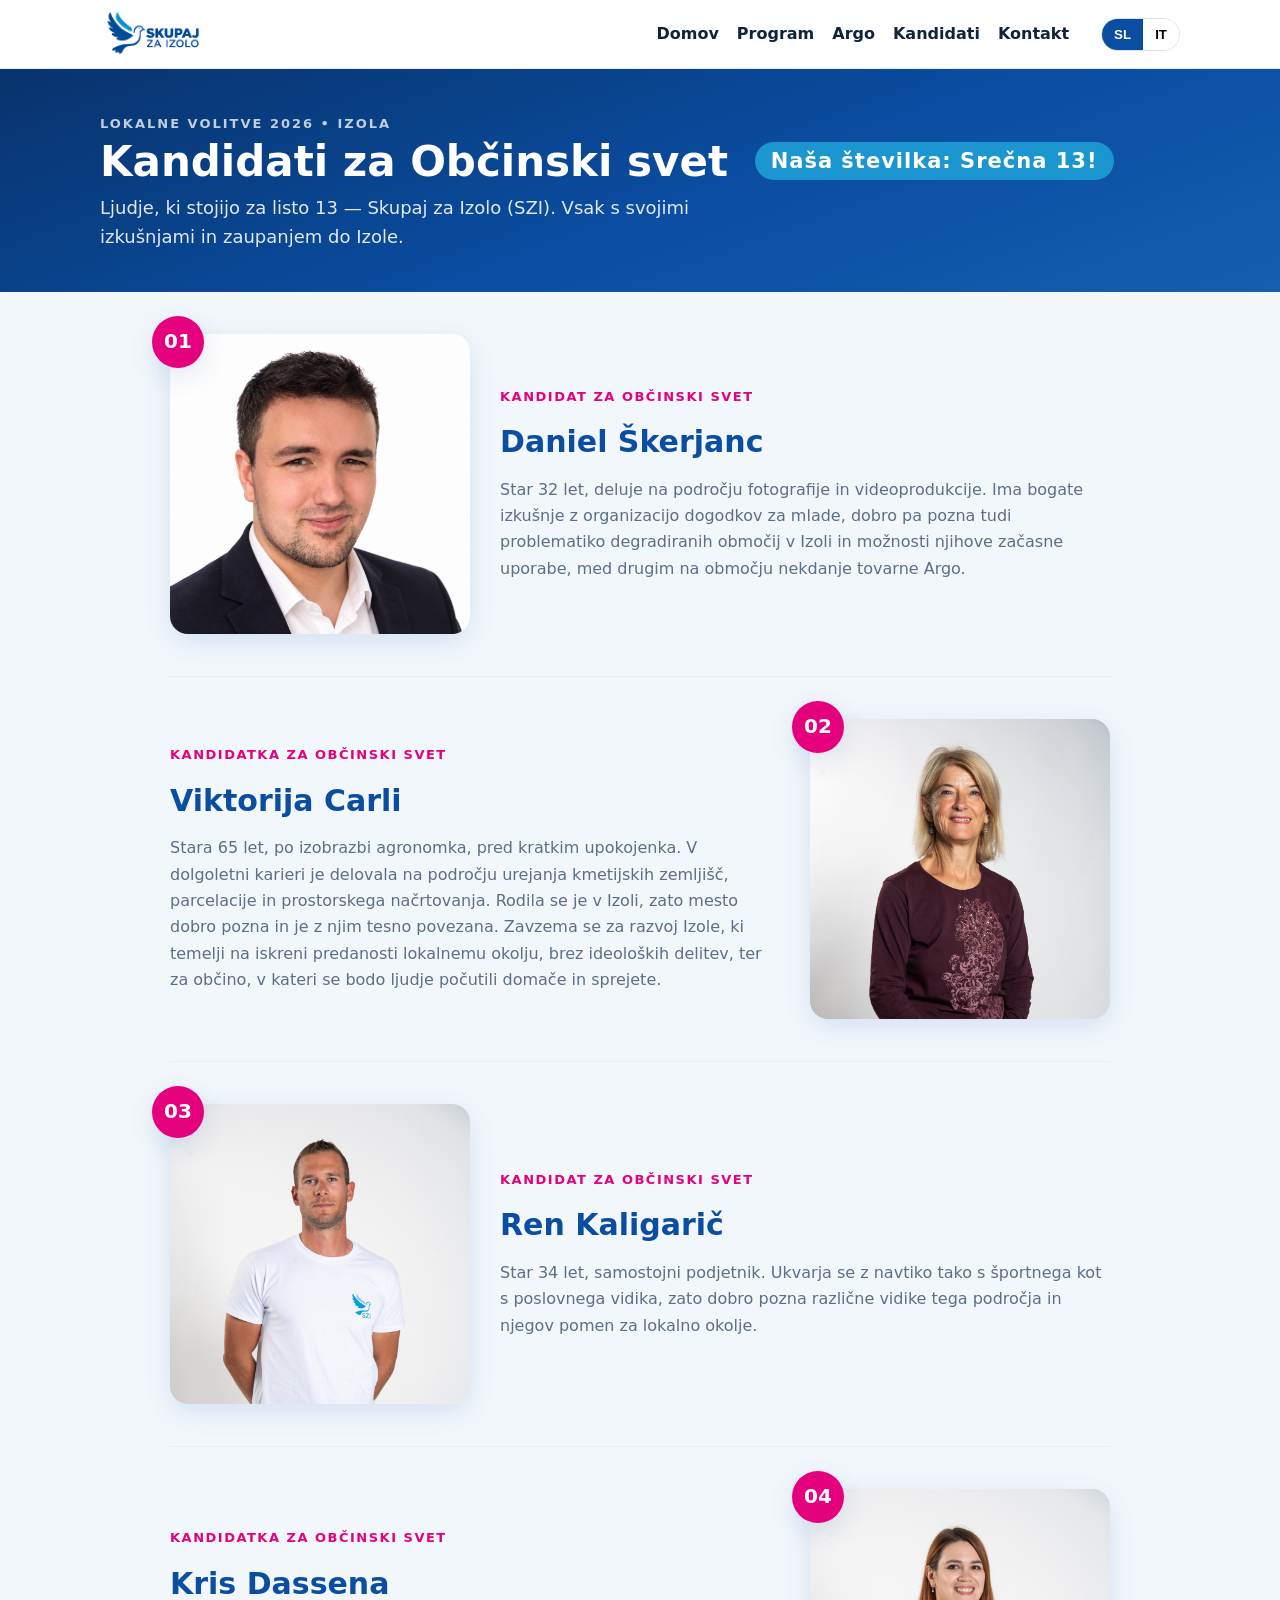
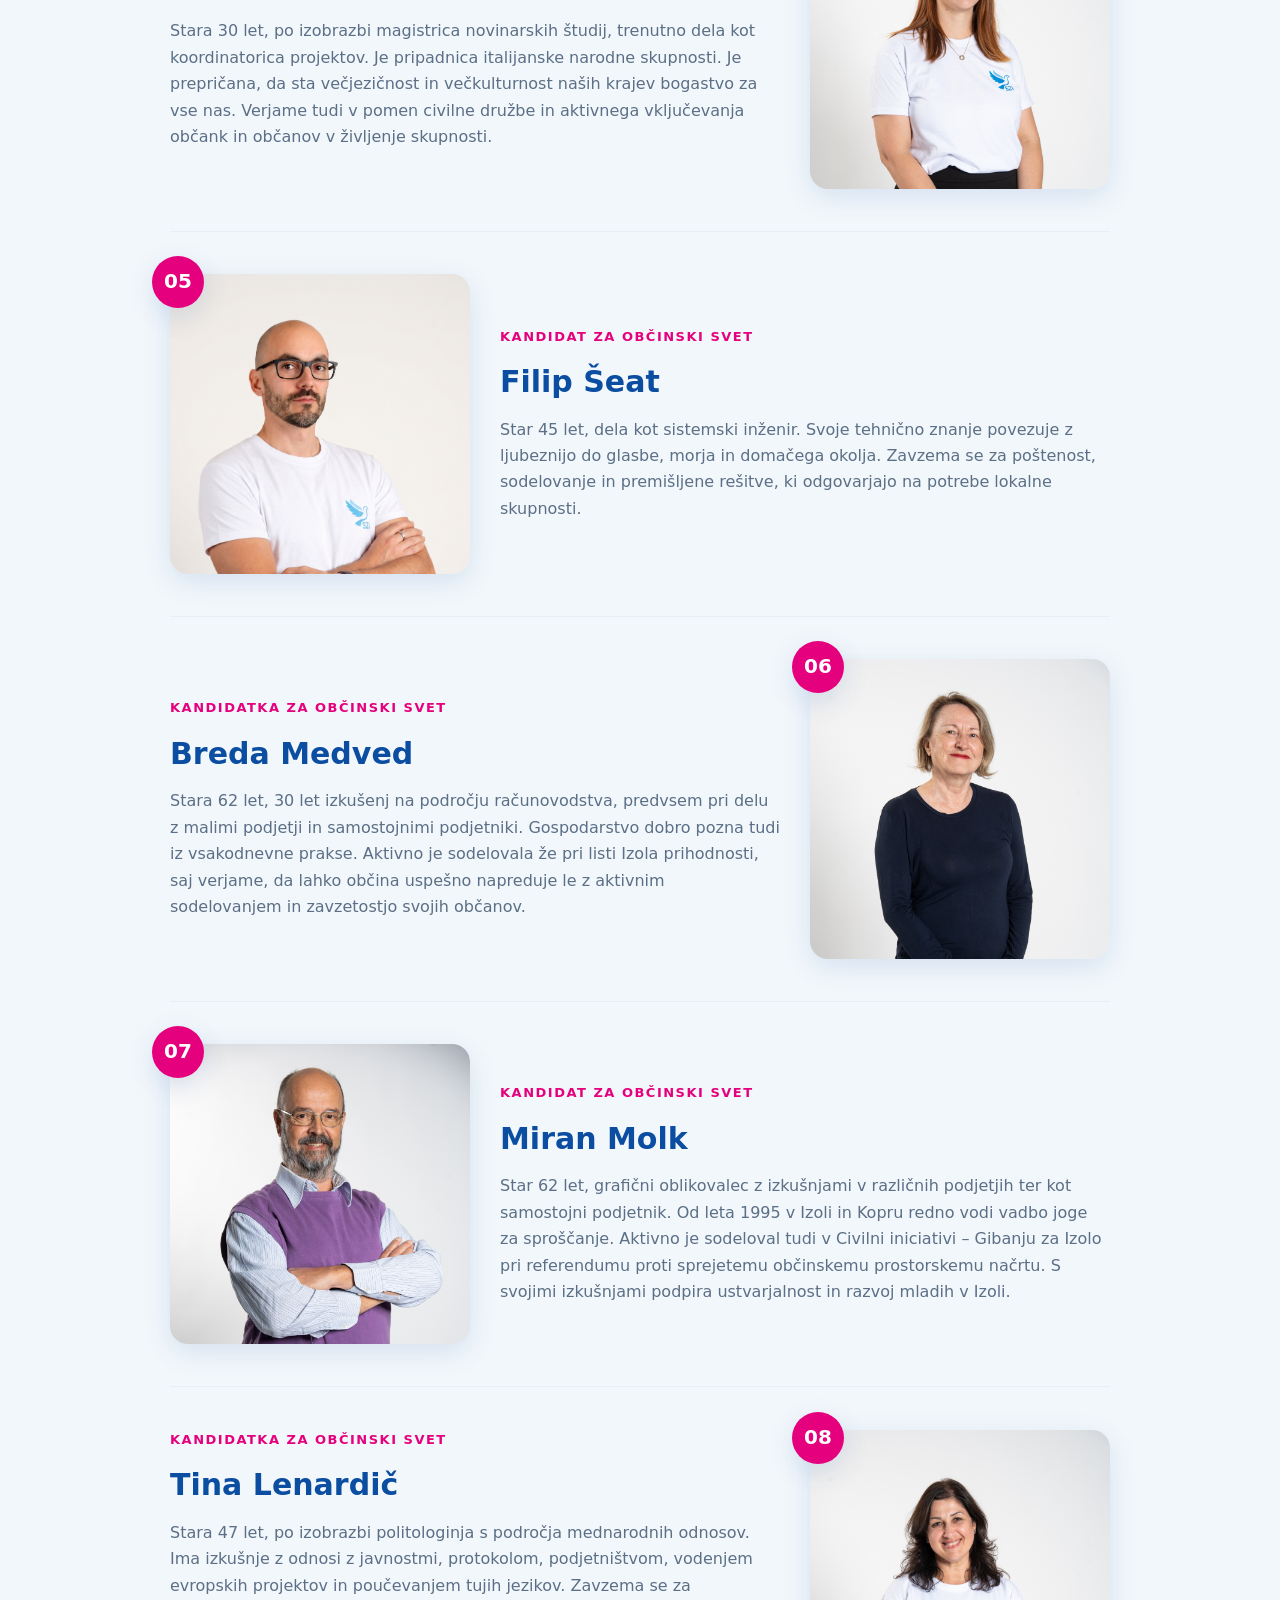
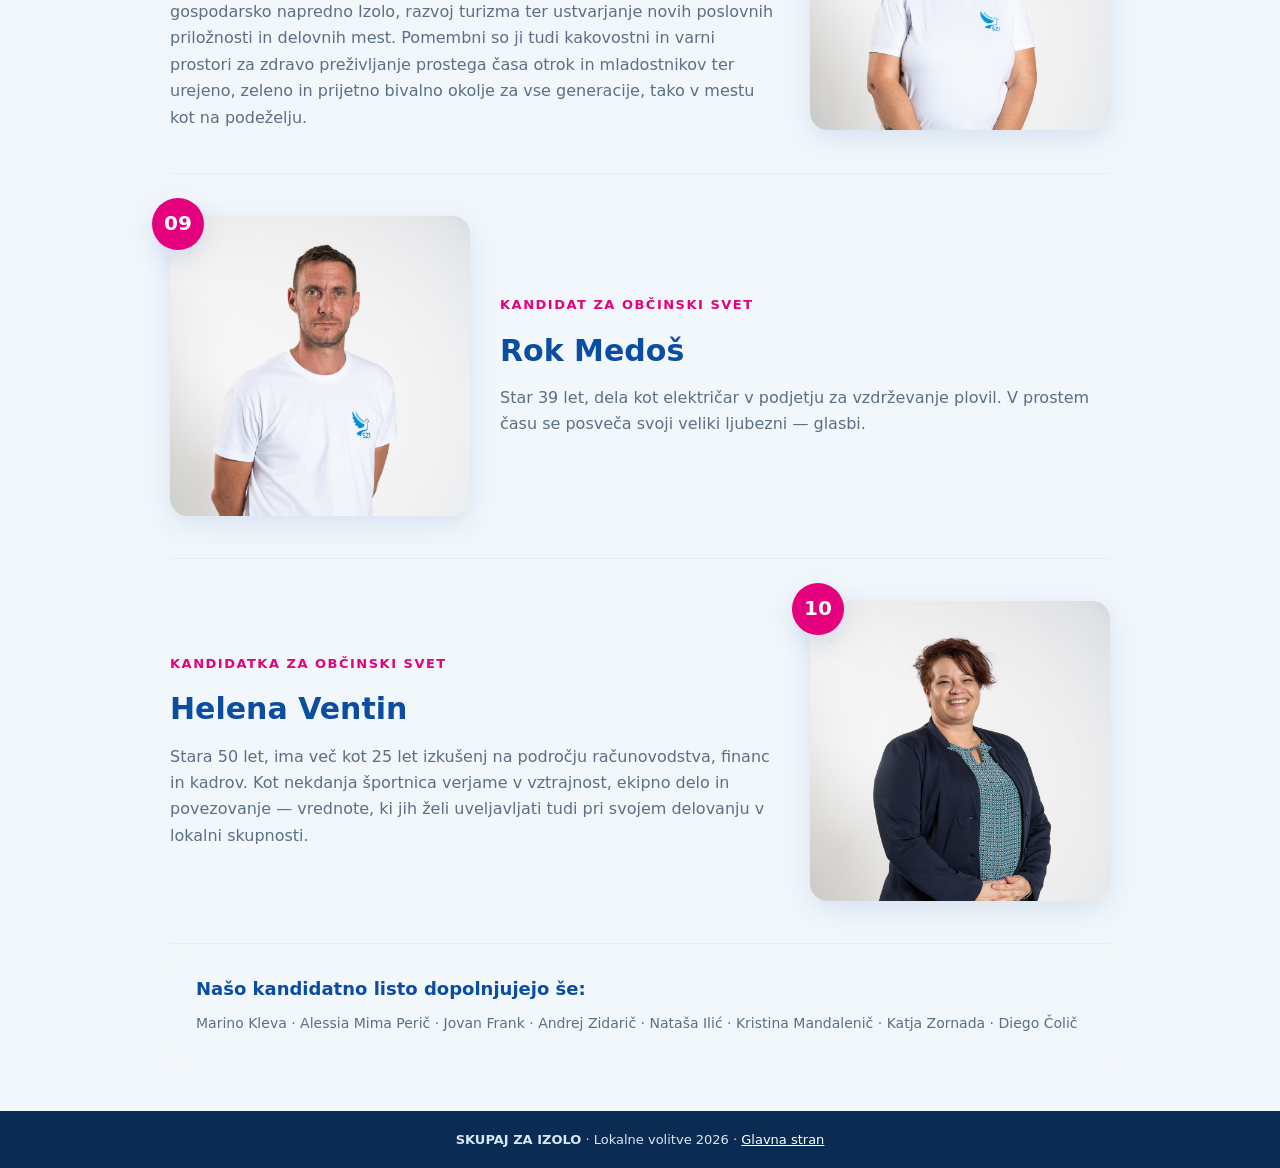
==== commit 4de842c6: "Listina pill: light blue, text Naša številka: Srečna 13!" ====
--- a/kandidati.html
+++ b/kandidati.html
@@ -18,7 +18,7 @@
     header.top{background:linear-gradient(160deg,#08336b 0%,var(--dark) 55%,#155fae 100%);color:#fff;padding:44px 0 40px}
     header.top .eyebrow{font-size:13px;font-weight:800;letter-spacing:2px;text-transform:uppercase;color:rgba(255,255,255,.75);margin:0 0 6px}
     header.top h1{margin:0 0 8px;font-size:clamp(26px,4vw,42px);color:#fff}
-    header.top h1 .chip13{display:inline-block;vertical-align:middle;background:var(--accent);color:#fff;font-size:.5em;letter-spacing:1px;padding:8px 16px;border-radius:999px;margin-left:12px;transform:translateY(-4px)}
+    header.top h1 .chip13{display:inline-block;vertical-align:middle;background:var(--light);color:#fff;font-size:.5em;letter-spacing:1px;padding:8px 16px;border-radius:999px;margin-left:12px;transform:translateY(-4px)}
     header.top .lead{margin:0;max-width:680px;color:rgba(255,255,255,.88)}
 
     .cand{display:grid;grid-template-columns:300px 1fr;gap:30px;align-items:center;padding:42px 0;border-bottom:1px solid #e6eef6;scroll-margin-top:70px}
@@ -94,7 +94,7 @@
   <header class="top">
     <div class="container">
       <p class="eyebrow">Lokalne volitve 2026 • Izola</p>
-      <h1>Kandidati za Občinski svet <span class="chip13">Listina 13</span></h1>
+      <h1>Kandidati za Občinski svet <span class="chip13">Naša številka: Srečna 13!</span></h1>
       <p class="lead">Ljudje, ki stojijo za listo 13 — Skupaj za Izolo (SZI). Vsak s svojimi izkušnjami in zaupanjem do Izole.</p>
     </div>
   </header>
--- a/styles.css
+++ b/styles.css
@@ -63,7 +63,7 @@
 .infobar-inner{display:flex;gap:12px;align-items:center;flex-wrap:wrap;padding:12px 20px;font-size:15px}
 .infobar a{color:#fff;font-weight:700}
 .num13{display:inline-flex;flex:none;width:36px;height:36px;border-radius:50%;background:var(--accent);color:#fff;font-weight:800;font-size:17px;align-items:center;justify-content:center;box-shadow:0 2px 8px rgba(0,0,0,.25)}
-.chip13{display:inline-block;vertical-align:middle;background:var(--accent);color:#fff;font-size:.6em;letter-spacing:1px;padding:6px 14px;border-radius:999px;margin-left:10px}
+.chip13{display:inline-block;vertical-align:middle;background:var(--light);color:#fff;font-size:.6em;letter-spacing:1px;padding:6px 14px;border-radius:999px;margin-left:10px}
 
 .section{padding:56px 0}
 .section-alt{background:#fff;border-top:1px solid #e6eef6;border-bottom:1px solid #e6eef6}
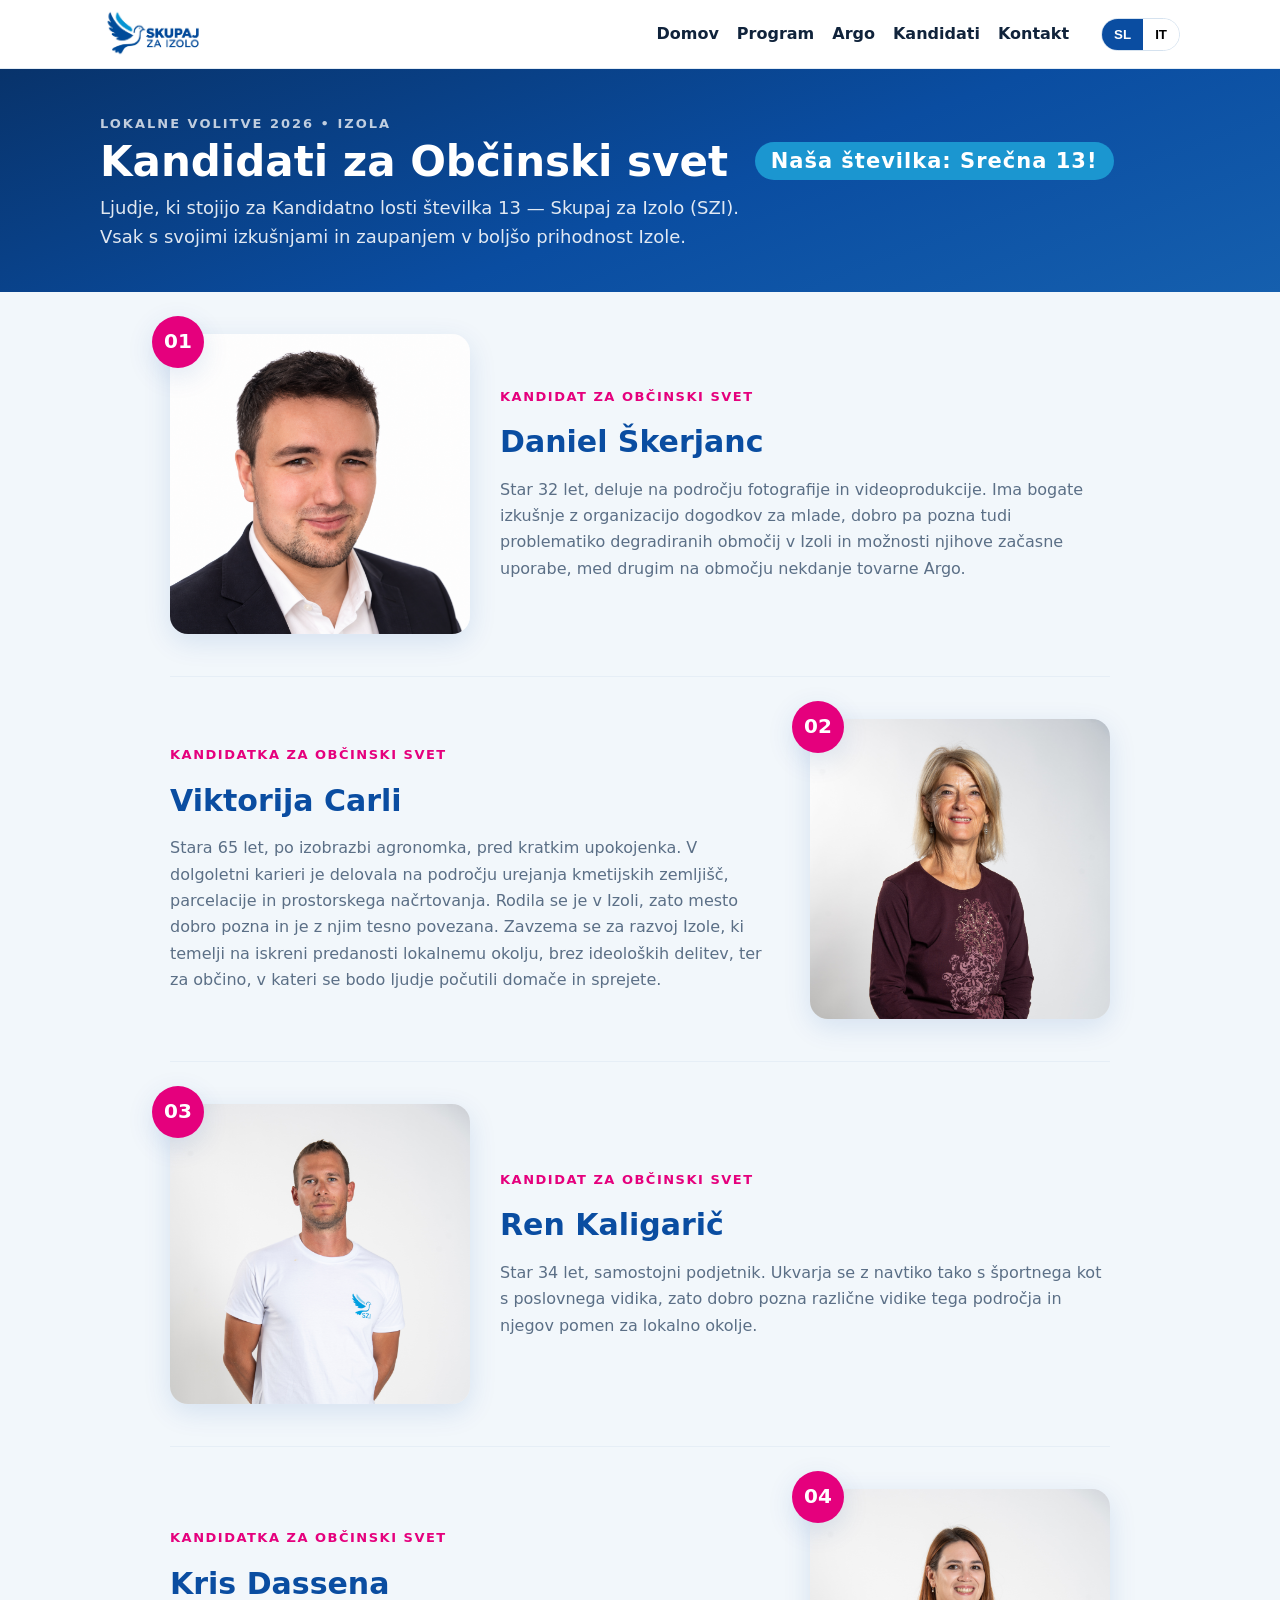
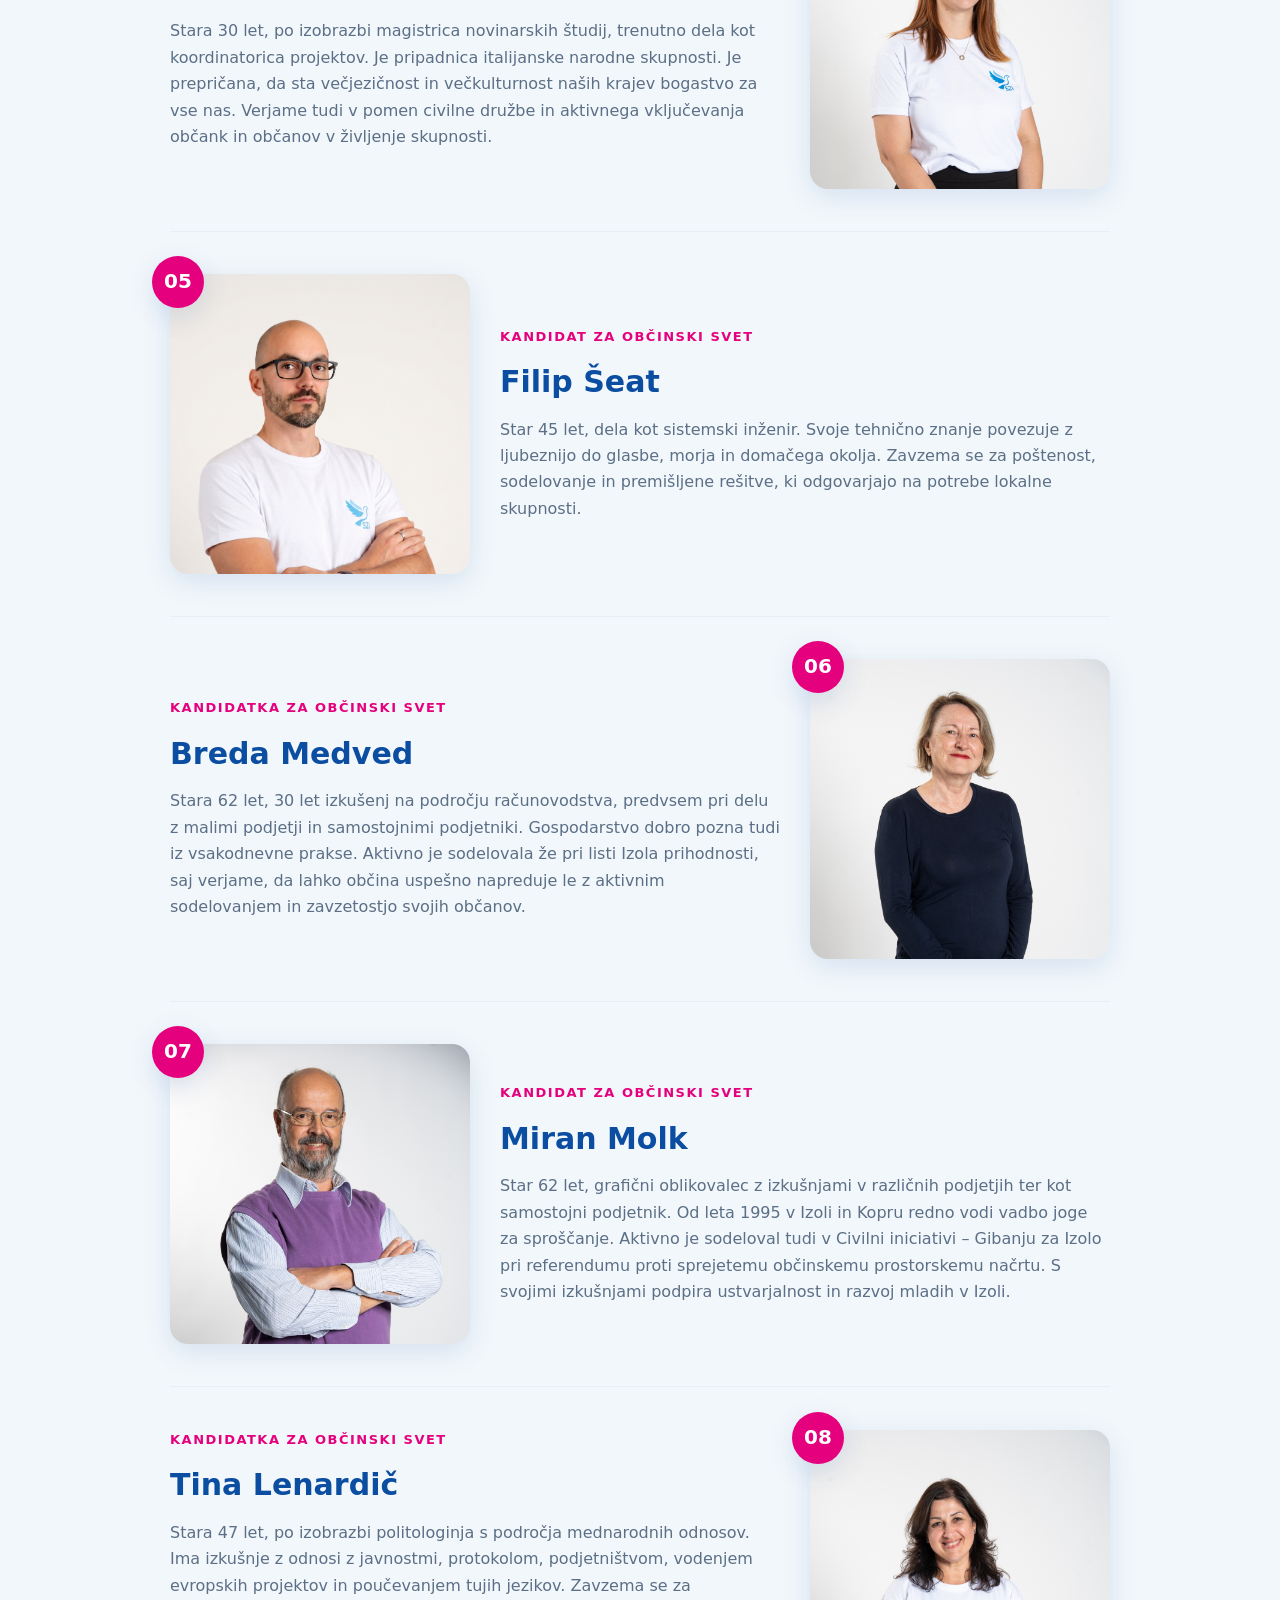
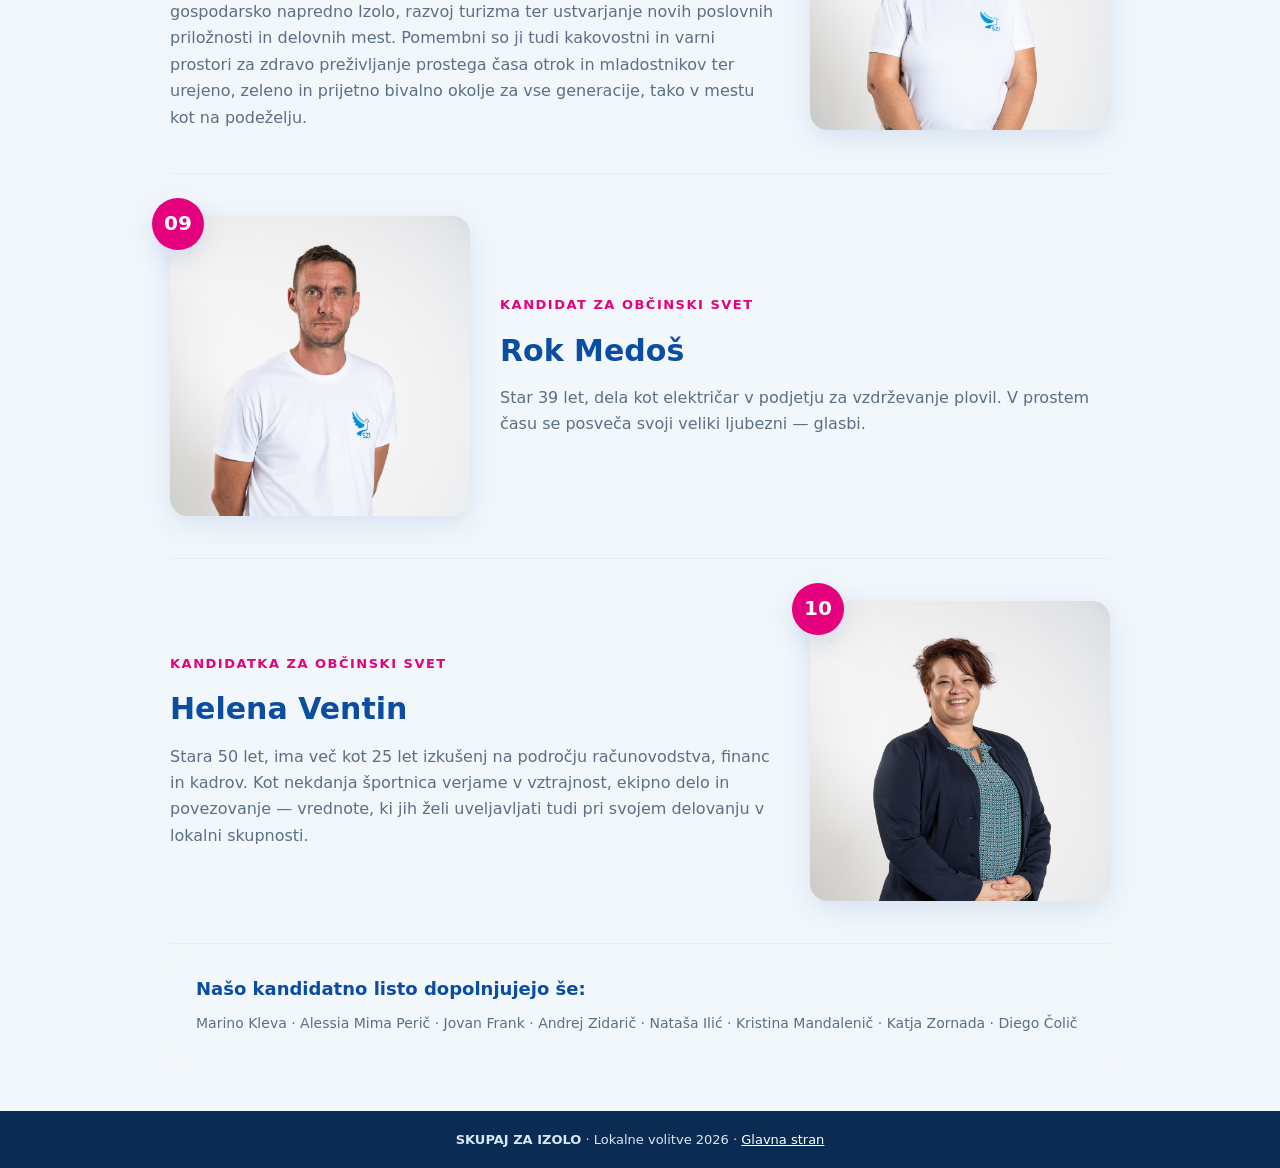
==== commit f790a0d4: "Update candidates page lead text" ====
--- a/kandidati.html
+++ b/kandidati.html
@@ -95,7 +95,7 @@
     <div class="container">
       <p class="eyebrow">Lokalne volitve 2026 • Izola</p>
       <h1>Kandidati za Občinski svet <span class="chip13">Naša številka: Srečna 13!</span></h1>
-      <p class="lead">Ljudje, ki stojijo za listo 13 — Skupaj za Izolo (SZI). Vsak s svojimi izkušnjami in zaupanjem do Izole.</p>
+      <p class="lead">Ljudje, ki stojijo za Kandidatno losti številka 13 — Skupaj za Izolo (SZI). Vsak s svojimi izkušnjami in zaupanjem v boljšo prihodnost Izole.</p>
     </div>
   </header>
 
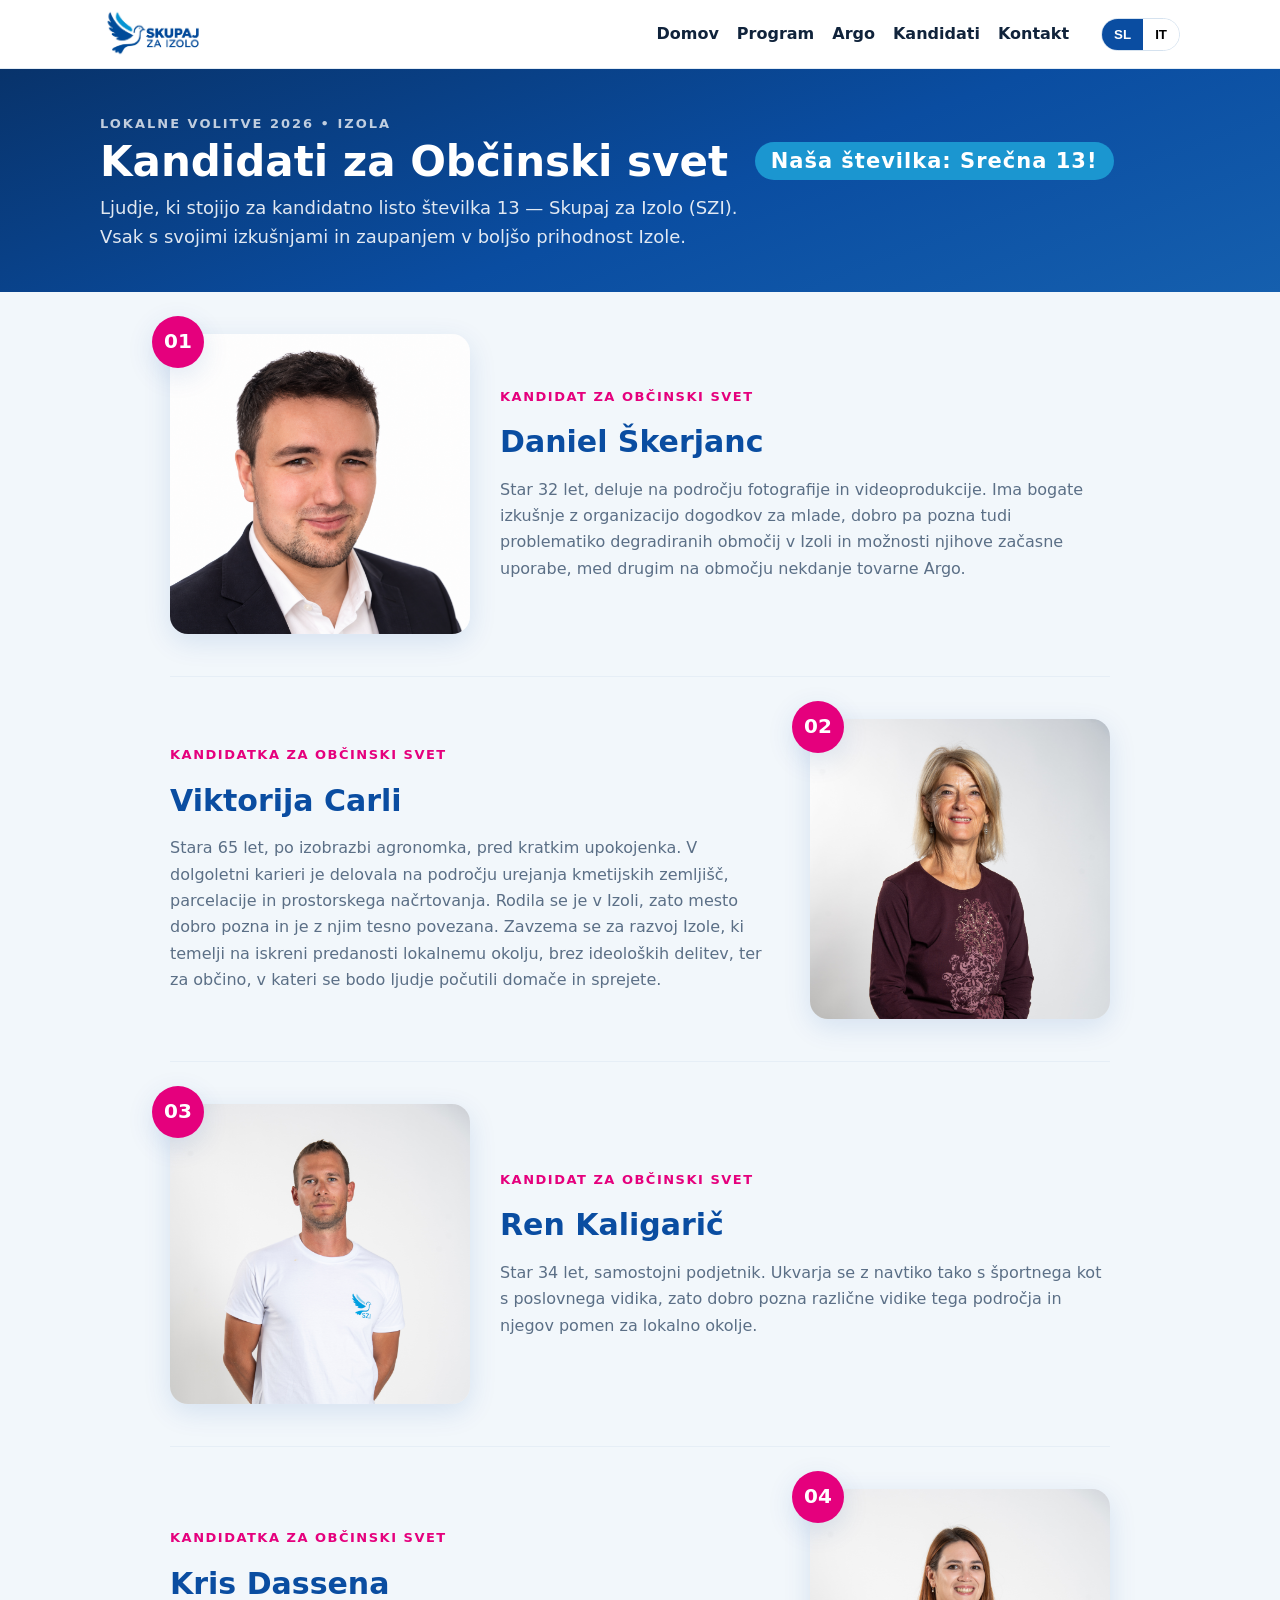
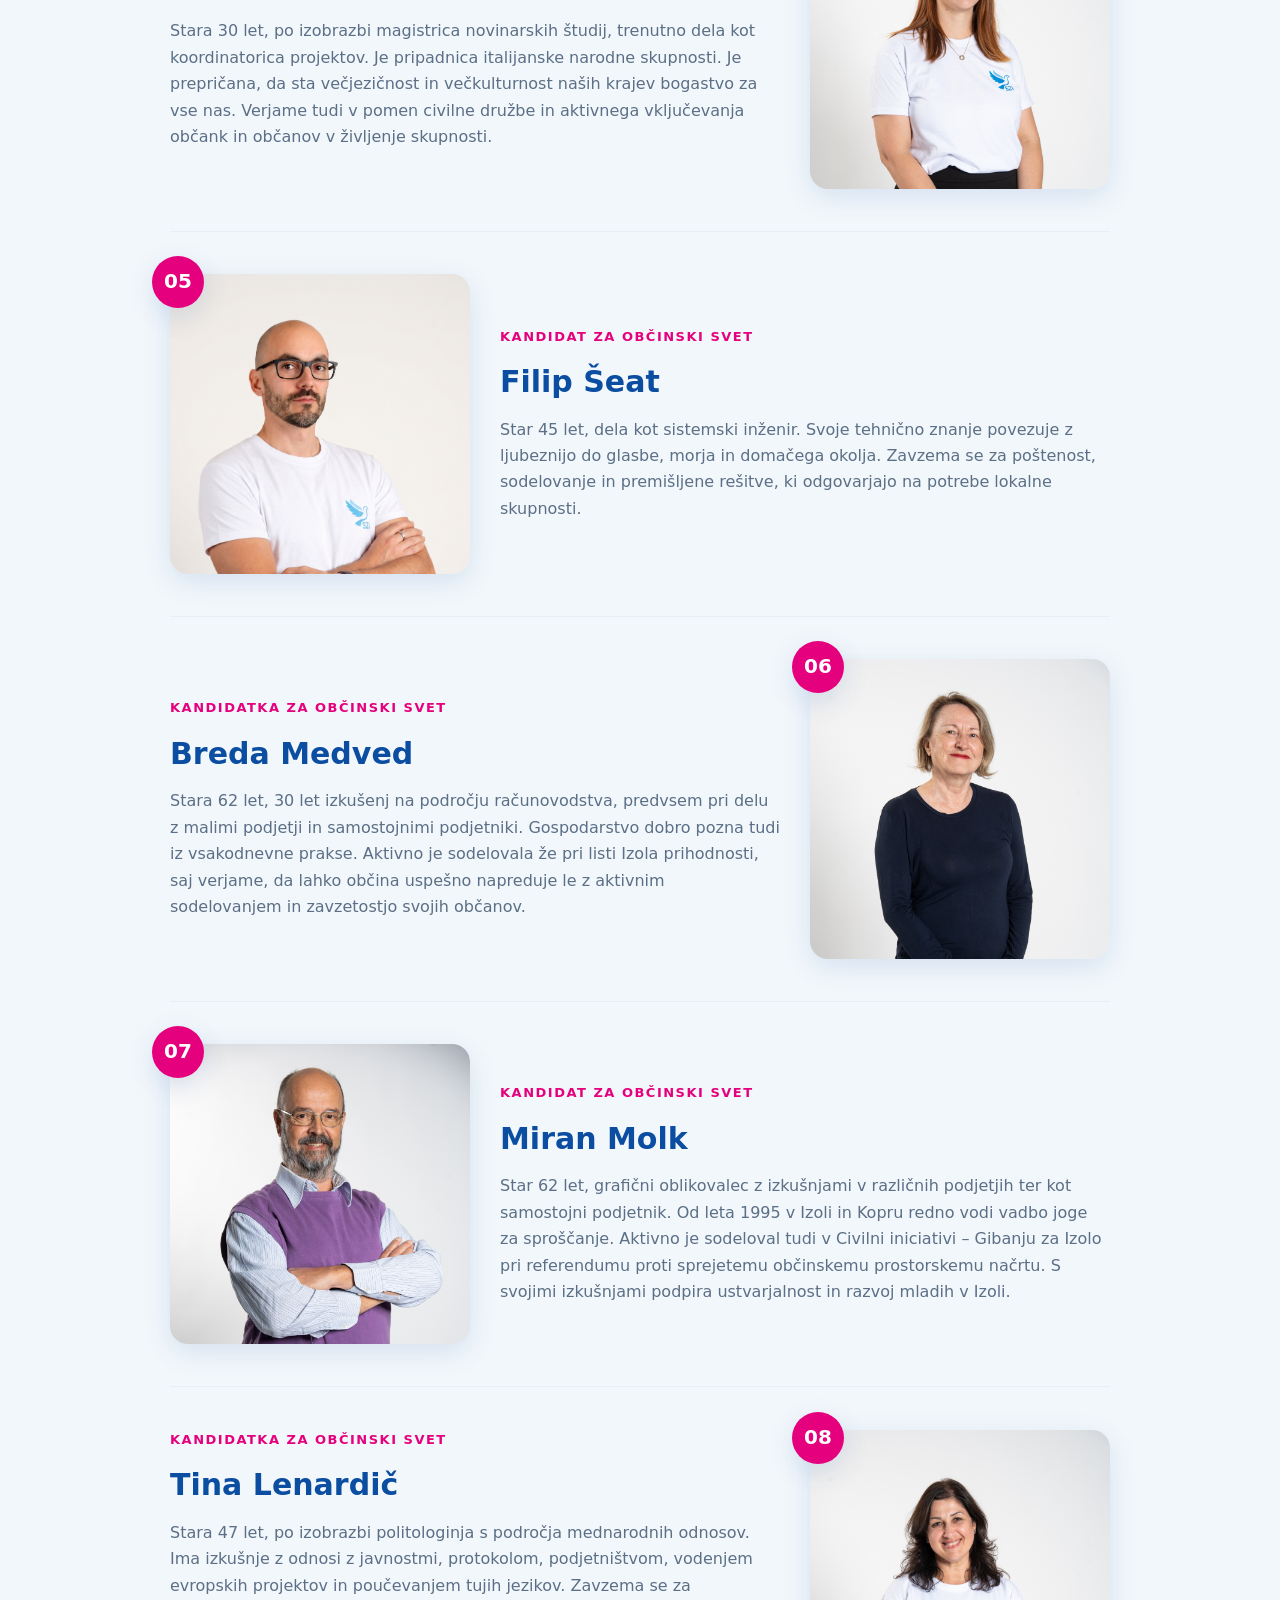
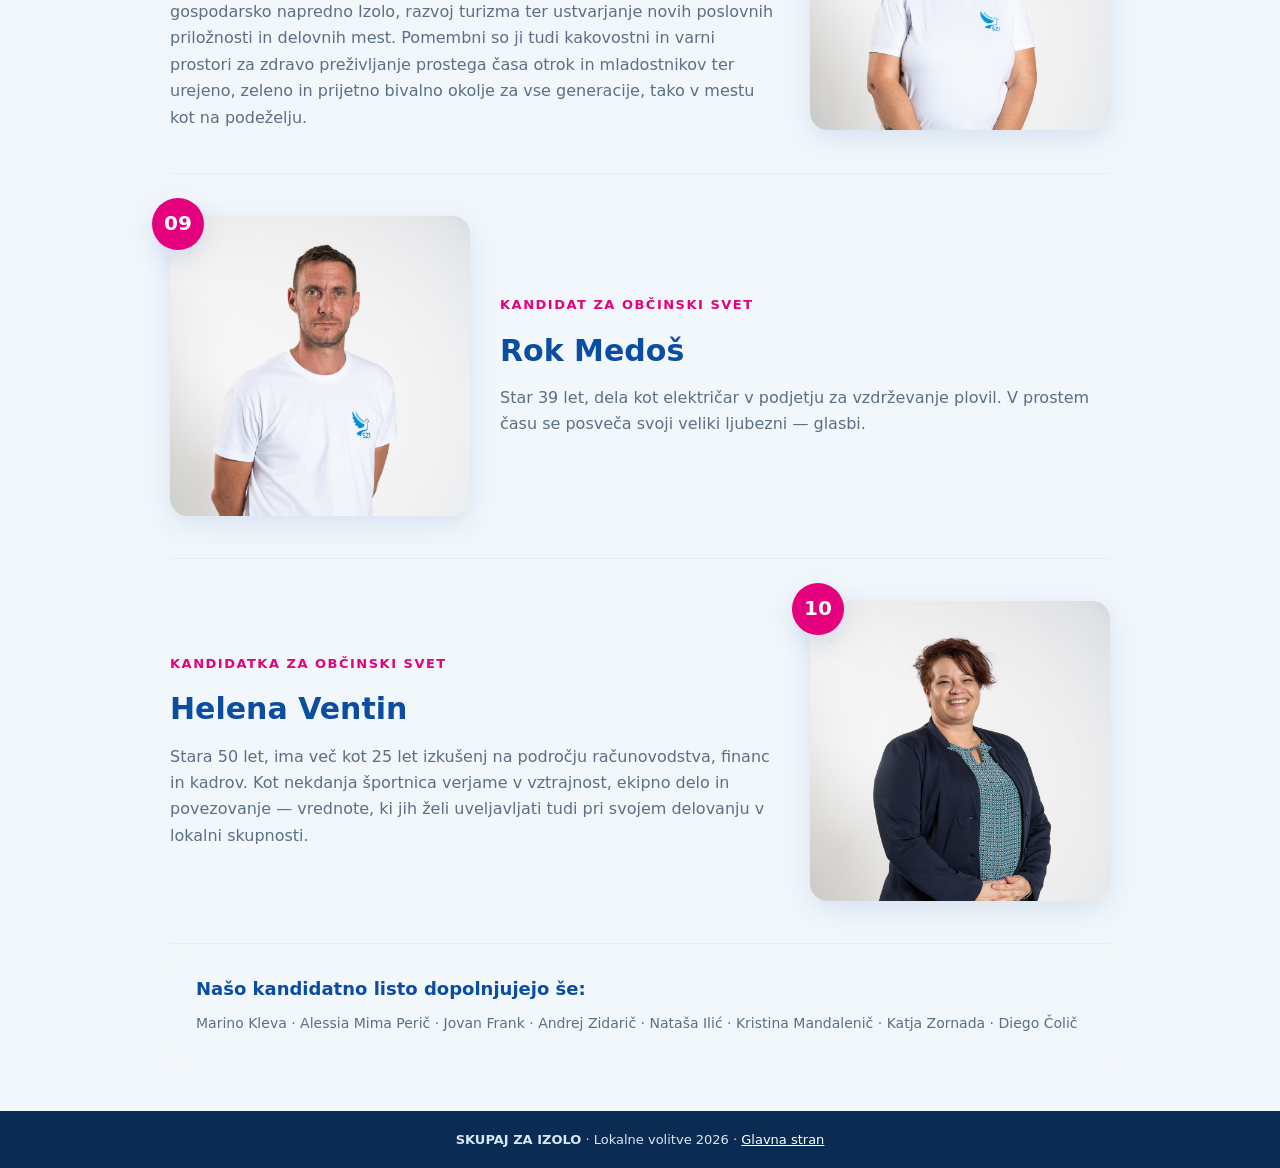
==== commit 7e5c5c29: "Fix typo in candidates page lead (kandidatno listo številka 13)" ====
--- a/kandidati.html
+++ b/kandidati.html
@@ -95,7 +95,7 @@
     <div class="container">
       <p class="eyebrow">Lokalne volitve 2026 • Izola</p>
       <h1>Kandidati za Občinski svet <span class="chip13">Naša številka: Srečna 13!</span></h1>
-      <p class="lead">Ljudje, ki stojijo za Kandidatno losti številka 13 — Skupaj za Izolo (SZI). Vsak s svojimi izkušnjami in zaupanjem v boljšo prihodnost Izole.</p>
+      <p class="lead">Ljudje, ki stojijo za kandidatno listo številka 13 — Skupaj za Izolo (SZI). Vsak s svojimi izkušnjami in zaupanjem v boljšo prihodnost Izole.</p>
     </div>
   </header>
 
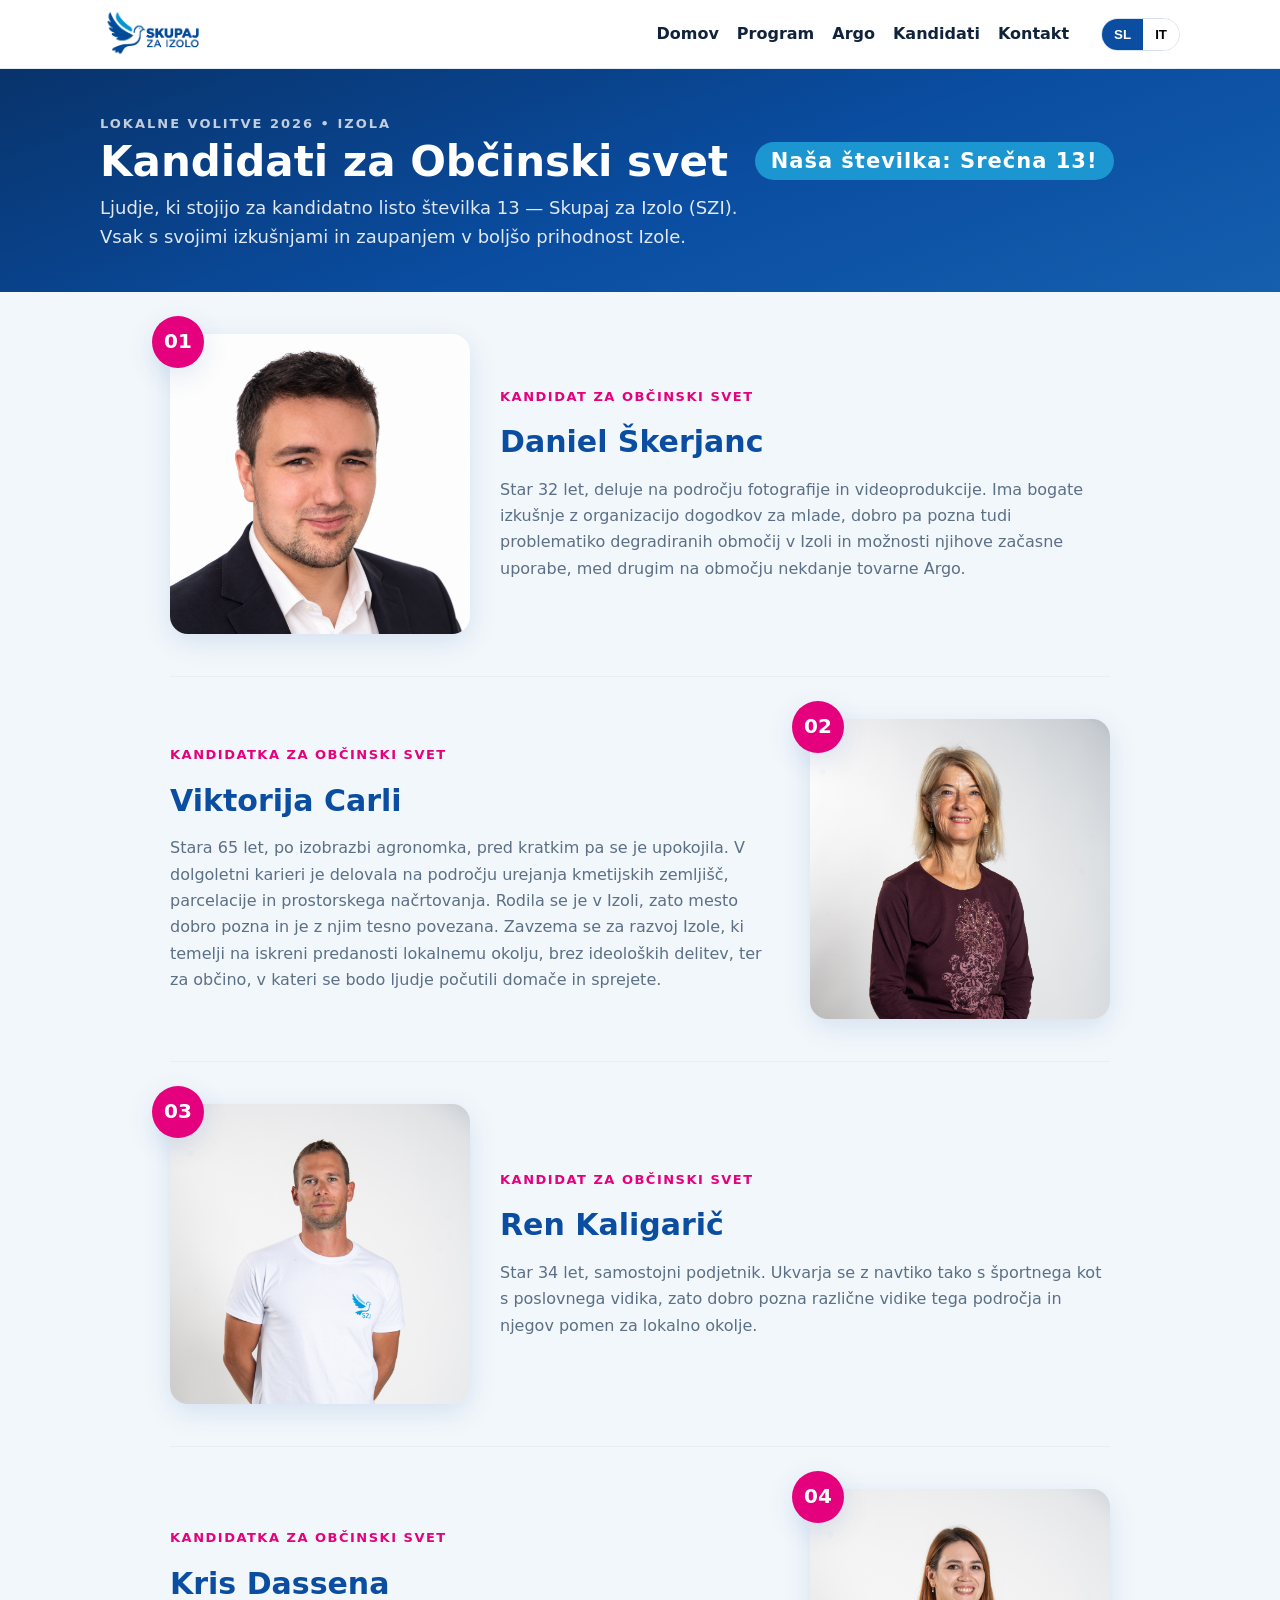
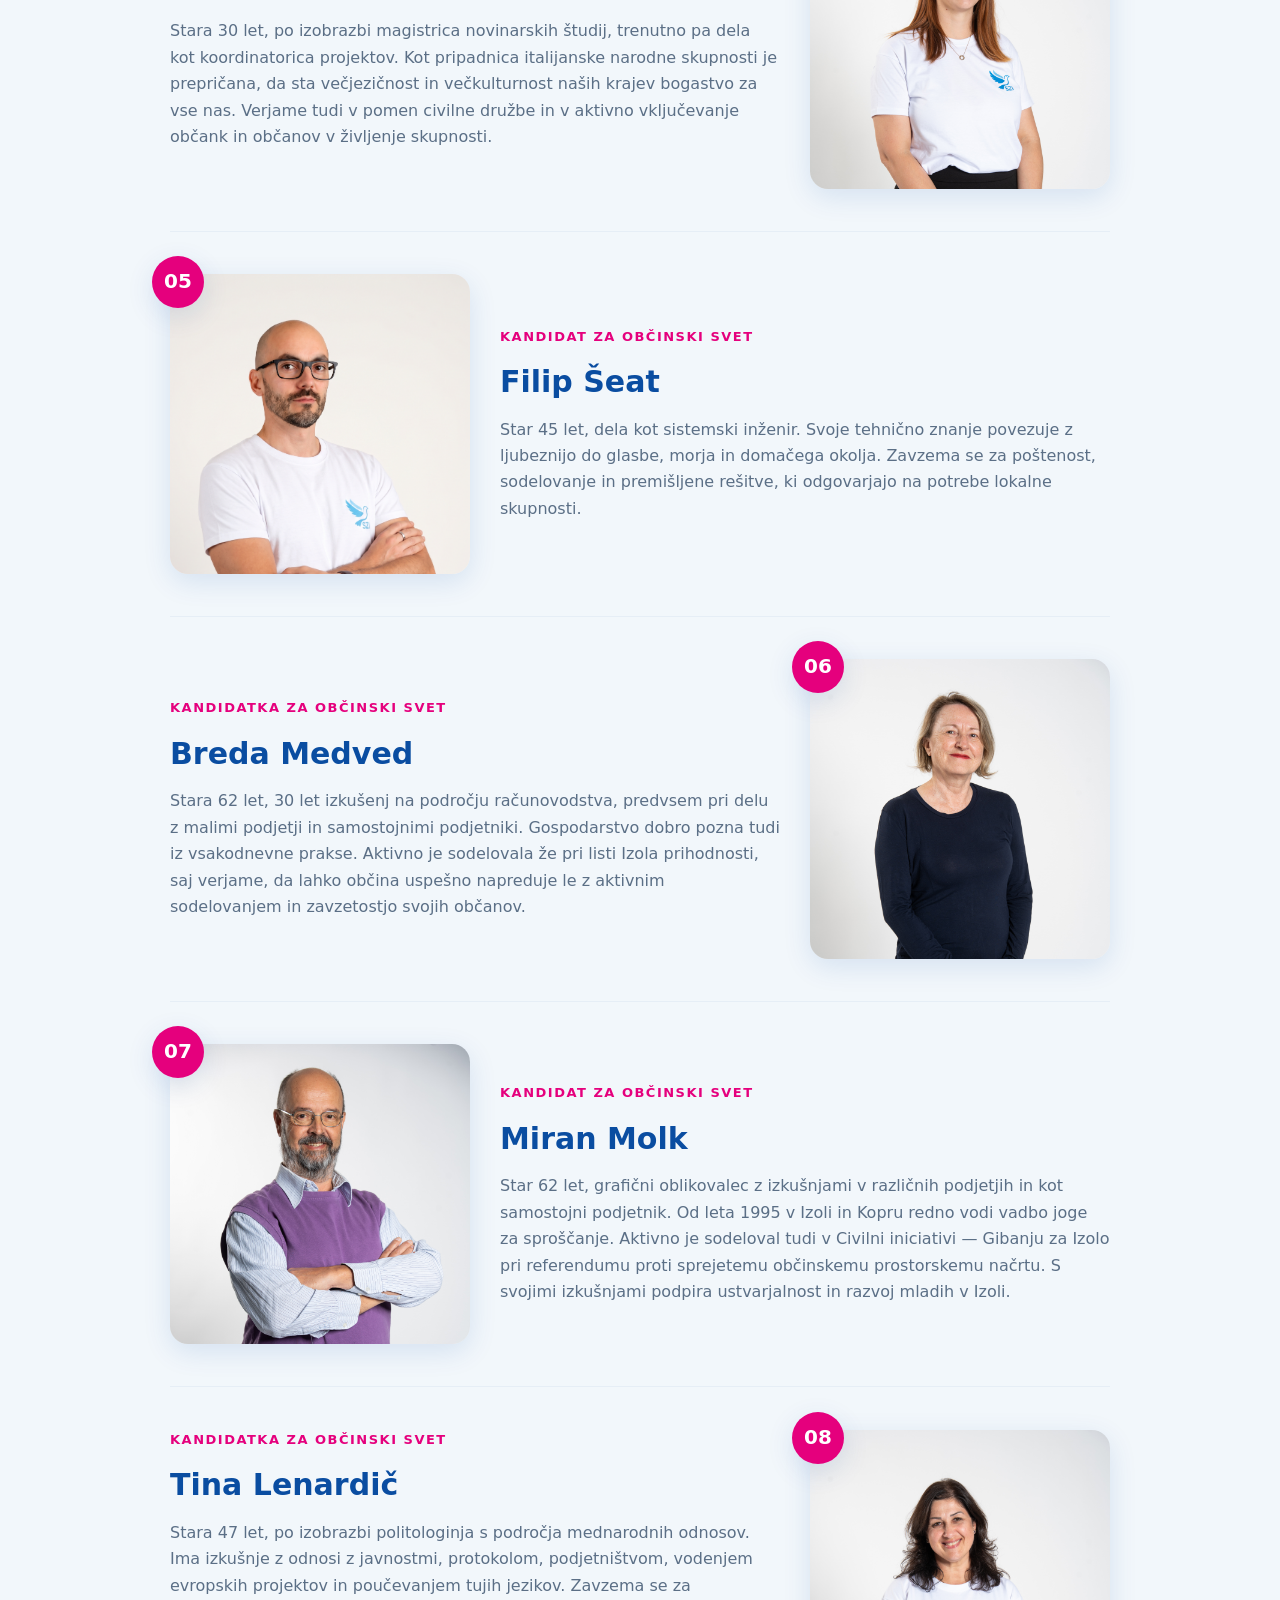
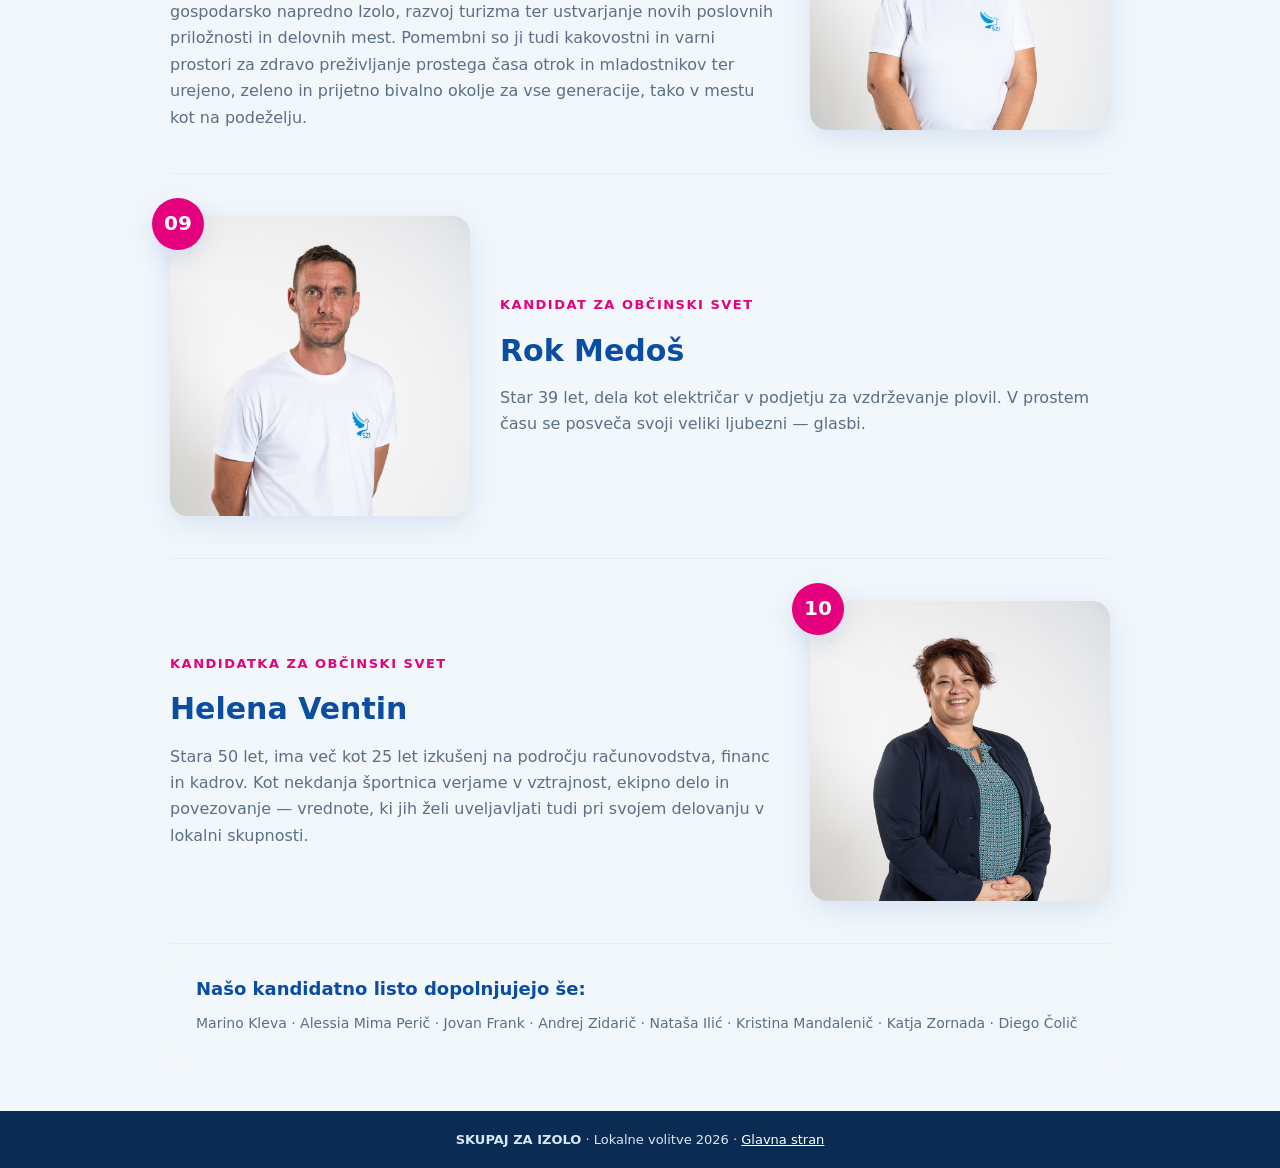
==== commit 6359ed6f: "Proofread candidate bios: grammar fixes for Carli, Dassena and Molk" ====
--- a/kandidati.html
+++ b/kandidati.html
@@ -119,7 +119,7 @@
       <div class="txt">
         <span class="role">Kandidatka za občinski svet</span>
         <h2>Viktorija Carli</h2>
-        <p>Stara 65 let, po izobrazbi agronomka, pred kratkim upokojenka. V dolgoletni karieri je delovala na področju urejanja kmetijskih zemljišč, parcelacije in prostorskega načrtovanja. Rodila se je v Izoli, zato mesto dobro pozna in je z njim tesno povezana. Zavzema se za razvoj Izole, ki temelji na iskreni predanosti lokalnemu okolju, brez ideoloških delitev, ter za občino, v kateri se bodo ljudje počutili domače in sprejete.</p>
+        <p>Stara 65 let, po izobrazbi agronomka, pred kratkim pa se je upokojila. V dolgoletni karieri je delovala na področju urejanja kmetijskih zemljišč, parcelacije in prostorskega načrtovanja. Rodila se je v Izoli, zato mesto dobro pozna in je z njim tesno povezana. Zavzema se za razvoj Izole, ki temelji na iskreni predanosti lokalnemu okolju, brez ideoloških delitev, ter za občino, v kateri se bodo ljudje počutili domače in sprejete.</p>
       </div>
     </article>
     <article class="cand" id="k03">
@@ -141,7 +141,7 @@
       <div class="txt">
         <span class="role">Kandidatka za občinski svet</span>
         <h2>Kris Dassena</h2>
-        <p>Stara 30 let, po izobrazbi magistrica novinarskih študij, trenutno dela kot koordinatorica projektov. Je pripadnica italijanske narodne skupnosti. Je prepričana, da sta večjezičnost in večkulturnost naših krajev bogastvo za vse nas. Verjame tudi v pomen civilne družbe in aktivnega vključevanja občank in občanov v življenje skupnosti.</p>
+        <p>Stara 30 let, po izobrazbi magistrica novinarskih študij, trenutno pa dela kot koordinatorica projektov. Kot pripadnica italijanske narodne skupnosti je prepričana, da sta večjezičnost in večkulturnost naših krajev bogastvo za vse nas. Verjame tudi v pomen civilne družbe in v aktivno vključevanje občank in občanov v življenje skupnosti.</p>
       </div>
     </article>
     <article class="cand" id="k05">
@@ -174,7 +174,7 @@
       <div class="txt">
         <span class="role">Kandidat za občinski svet</span>
         <h2>Miran Molk</h2>
-        <p>Star 62 let, grafični oblikovalec z izkušnjami v različnih podjetjih ter kot samostojni podjetnik. Od leta 1995 v Izoli in Kopru redno vodi vadbo joge za sproščanje. Aktivno je sodeloval tudi v Civilni iniciativi – Gibanju za Izolo pri referendumu proti sprejetemu občinskemu prostorskemu načrtu. S svojimi izkušnjami podpira ustvarjalnost in razvoj mladih v Izoli.</p>
+        <p>Star 62 let, grafični oblikovalec z izkušnjami v različnih podjetjih in kot samostojni podjetnik. Od leta 1995 v Izoli in Kopru redno vodi vadbo joge za sproščanje. Aktivno je sodeloval tudi v Civilni iniciativi — Gibanju za Izolo pri referendumu proti sprejetemu občinskemu prostorskemu načrtu. S svojimi izkušnjami podpira ustvarjalnost in razvoj mladih v Izoli.</p>
       </div>
     </article>
     <article class="cand alt" id="k08">
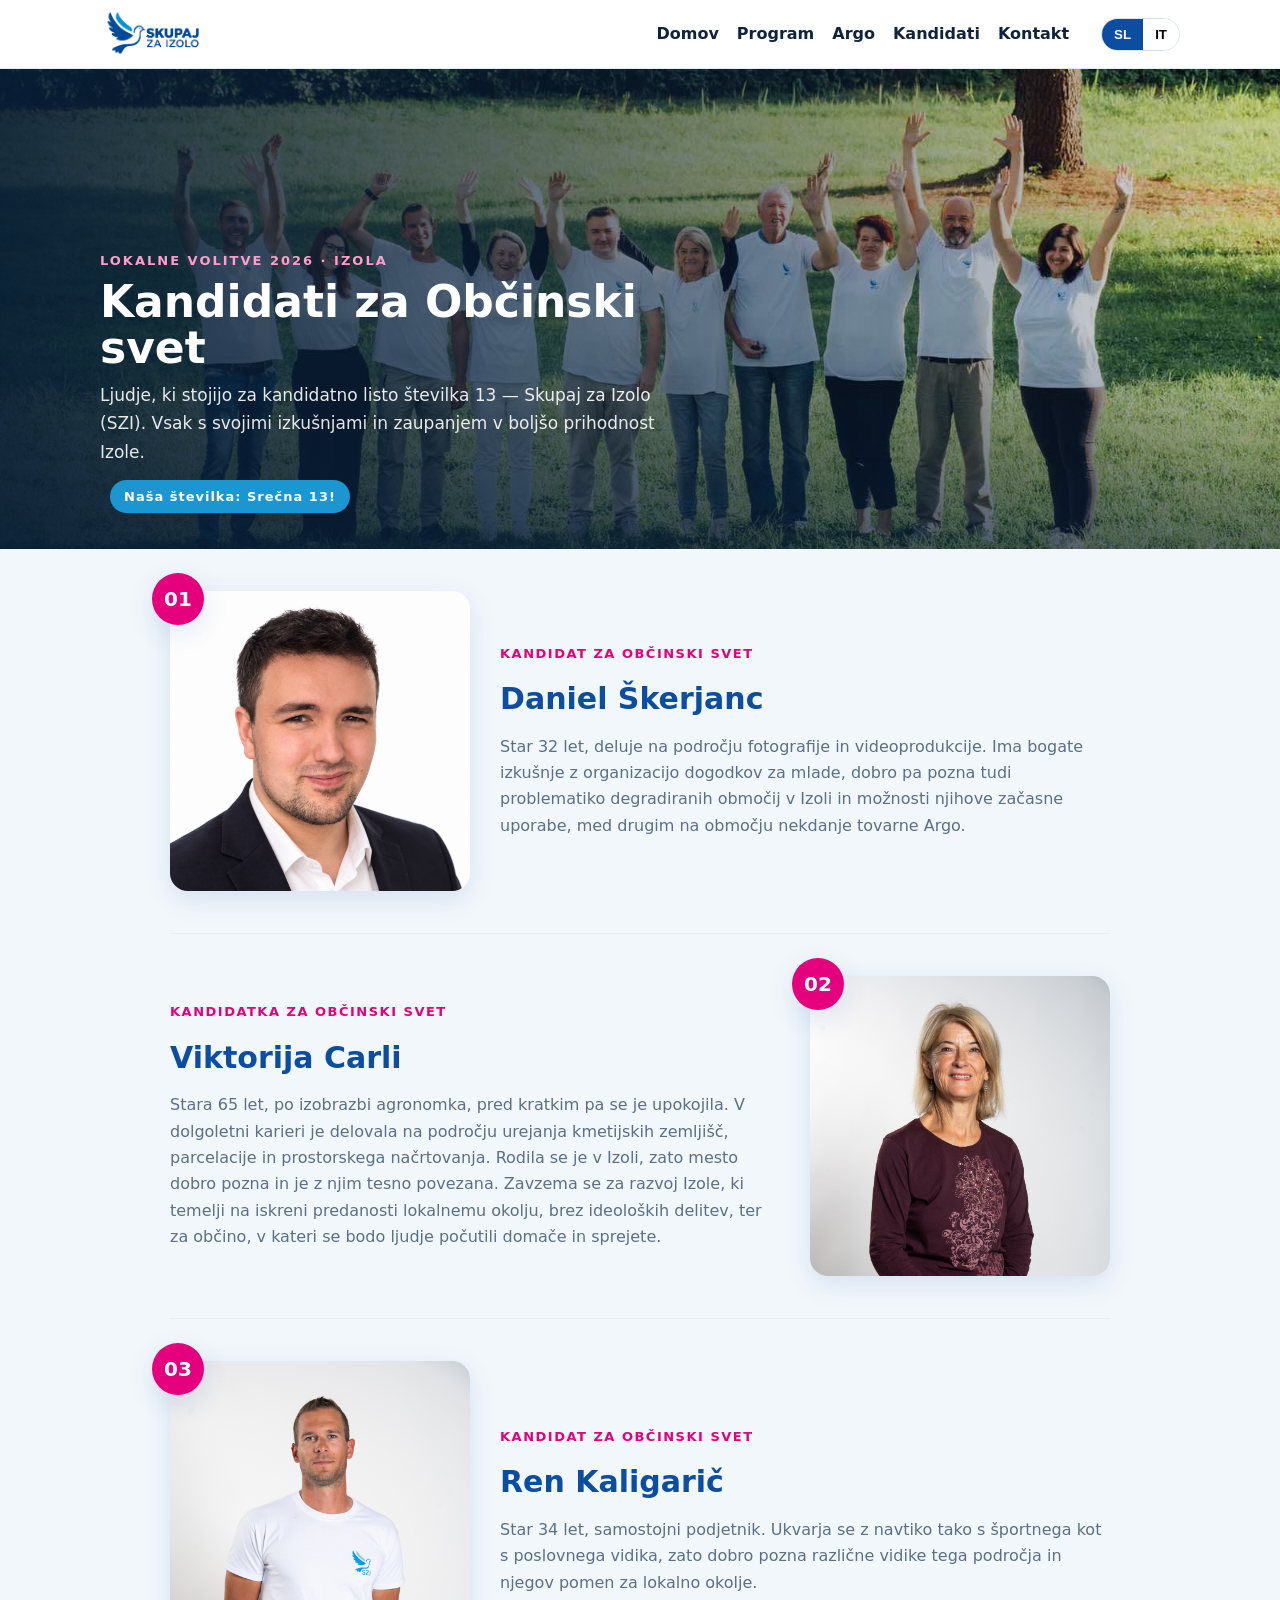
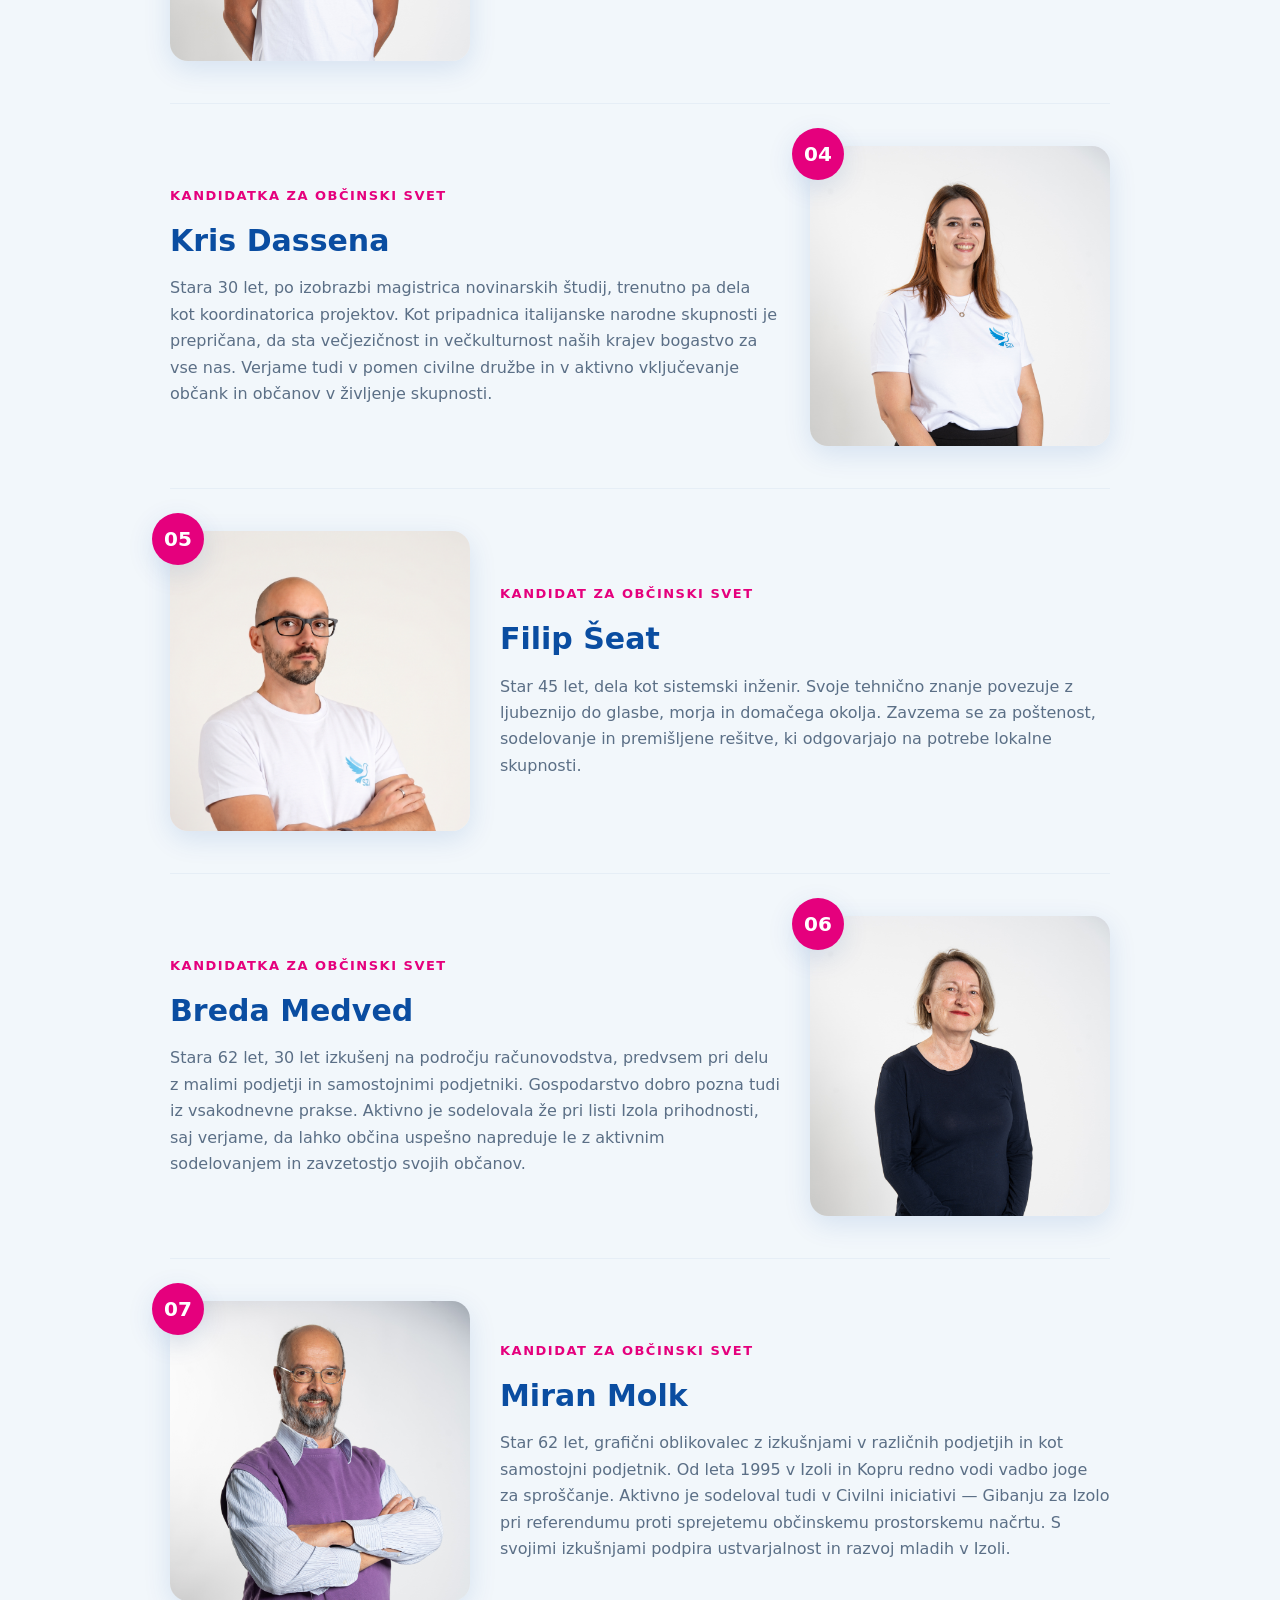
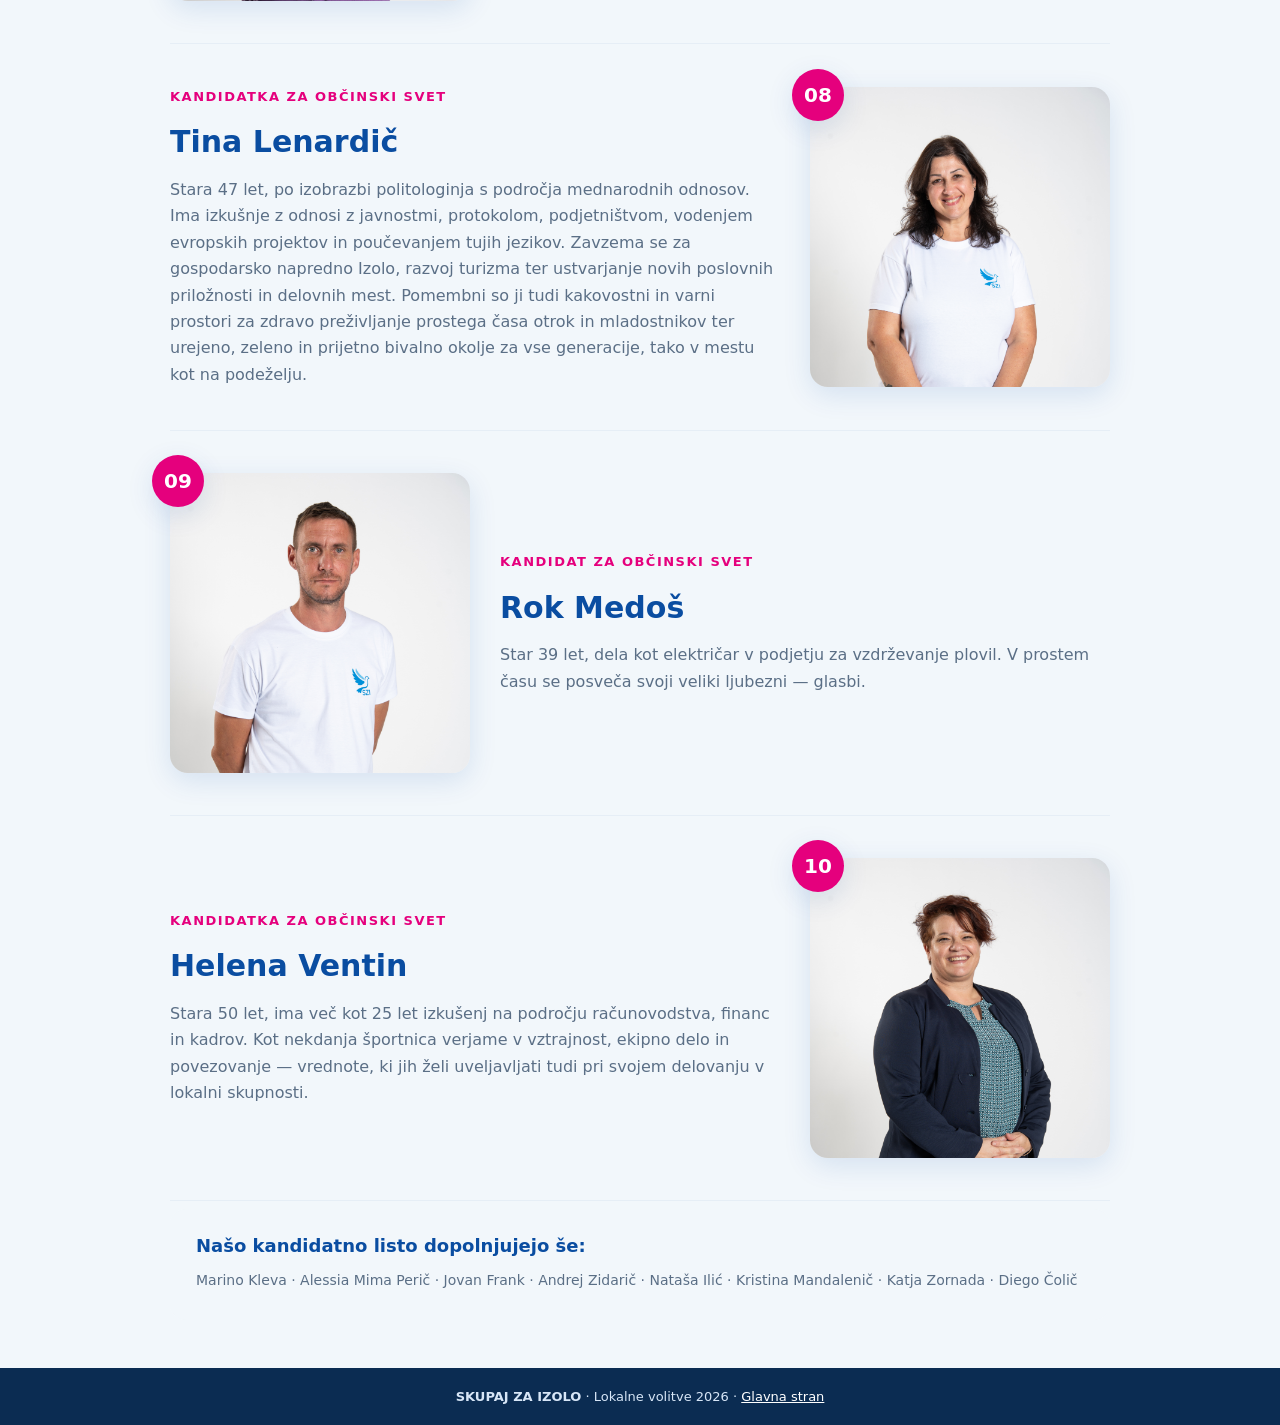
==== commit 3304206b: "Candidates page: apply option 1 hero banner with ekipa_2 photo" ====
--- a/kandidati.html
+++ b/kandidati.html
@@ -15,11 +15,14 @@
     body{line-height:1.65}
     .page-body{max-width:980px;margin:0 auto;padding:0 20px}
 
-    header.top{background:linear-gradient(160deg,#08336b 0%,var(--dark) 55%,#155fae 100%);color:#fff;padding:44px 0 40px}
-    header.top .eyebrow{font-size:13px;font-weight:800;letter-spacing:2px;text-transform:uppercase;color:rgba(255,255,255,.75);margin:0 0 6px}
-    header.top h1{margin:0 0 8px;font-size:clamp(26px,4vw,42px);color:#fff}
-    header.top h1 .chip13{display:inline-block;vertical-align:middle;background:var(--light);color:#fff;font-size:.5em;letter-spacing:1px;padding:8px 16px;border-radius:999px;margin-left:12px;transform:translateY(-4px)}
-    header.top .lead{margin:0;max-width:680px;color:rgba(255,255,255,.88)}
+    .cand-hero{position:relative;height:480px;overflow:hidden;background:var(--dark)}
+    .cand-hero-bg{position:absolute;inset:0;width:100%;height:100%;object-fit:cover;object-position:center 35%}
+    .cand-hero-shade{position:absolute;inset:0;background:linear-gradient(90deg,rgba(8,30,55,.92) 0%,rgba(8,30,55,.62) 42%,rgba(8,30,55,.12) 100%),linear-gradient(0deg,rgba(8,30,55,.55) 0%,rgba(8,30,55,0) 45%)}
+    .cand-hero-copy{position:relative;height:100%;display:flex;flex-direction:column;justify-content:flex-end;padding-bottom:36px;color:#fff}
+    .cand-hero-copy .eyebrow{font-size:13px;font-weight:800;letter-spacing:2px;text-transform:uppercase;color:#ff9ecb;margin:0 0 8px}
+    .cand-hero-copy h1{margin:0 0 10px;font-size:clamp(28px,4vw,44px);color:#fff;max-width:640px}
+    .cand-hero-copy .lead{margin:0 0 14px;max-width:560px;color:rgba(255,255,255,.9);font-size:17px}
+    .chip13{display:inline-block;align-self:flex-start;background:var(--light);color:#fff;font-weight:800;letter-spacing:1px;font-size:13px;padding:6px 14px;border-radius:999px}
 
     .cand{display:grid;grid-template-columns:300px 1fr;gap:30px;align-items:center;padding:42px 0;border-bottom:1px solid #e6eef6;scroll-margin-top:70px}
     .cand.alt{grid-template-columns:1fr 300px}
@@ -39,6 +42,9 @@
     footer{background:#0b2c52;color:#d7e6f7;text-align:center;padding:18px;font-size:13px}
     footer a{color:#fff}
     @media(max-width:820px){
+      .cand-hero{height:420px}
+      .cand-hero-copy{padding-bottom:26px}
+      .cand-hero-copy .lead{font-size:16px}
       .cand,.cand.alt{grid-template-columns:1fr}
       .cand.alt .photo{order:0}
       .cand .photo{max-width:320px;margin:0 auto}
@@ -91,11 +97,14 @@
     </nav>
   </header>
 
-  <header class="top">
-    <div class="container">
-      <p class="eyebrow">Lokalne volitve 2026 • Izola</p>
-      <h1>Kandidati za Občinski svet <span class="chip13">Naša številka: Srečna 13!</span></h1>
+  <header class="cand-hero">
+    <img class="cand-hero-bg" src="assets/ekipa_2.jpg" alt="" aria-hidden="true" />
+    <div class="cand-hero-shade"></div>
+    <div class="container cand-hero-copy">
+      <p class="eyebrow">Lokalne volitve 2026 · Izola</p>
+      <h1>Kandidati za Občinski svet</h1>
       <p class="lead">Ljudje, ki stojijo za kandidatno listo številka 13 — Skupaj za Izolo (SZI). Vsak s svojimi izkušnjami in zaupanjem v boljšo prihodnost Izole.</p>
+      <span class="chip13">Naša številka: Srečna 13!</span>
     </div>
   </header>
 
--- a/styles.css
+++ b/styles.css
@@ -53,11 +53,13 @@
 .hero-fallback{position:absolute;inset:0;display:flex;flex-direction:column;align-items:center;justify-content:center;color:#fff;font-weight:800;text-align:center;padding:20px}
 .hero-figure figcaption{position:absolute;left:0;right:0;bottom:0;background:rgba(8,30,55,.72);color:#fff;padding:10px 14px;font-size:14px}
 
-.team-grid{display:grid;grid-template-columns:1.05fr .95fr;gap:32px;align-items:center}
-.team-figure{margin:0;position:relative;border-radius:var(--radius);overflow:hidden;box-shadow:var(--shadow);background:linear-gradient(135deg,var(--dark),var(--light))}
-.team-figure img{width:100%;height:100%;display:block;object-fit:cover;aspect-ratio:16/9}
-.team-figure figcaption{position:absolute;left:0;right:0;bottom:0;background:rgba(8,30,55,.72);color:#fff;padding:10px 14px;font-size:14px}
-.team-copy .btn{margin-top:6px}
+.team-head{display:flex;align-items:flex-end;justify-content:space-between;gap:24px;flex-wrap:wrap;margin-bottom:24px}
+.team-copy{flex:1 1 280px;max-width:760px}
+.team-copy .lead{margin-bottom:0}
+.team-cta{flex:none}
+.team-photo{display:block;border-radius:var(--radius);overflow:hidden;box-shadow:var(--shadow);background:linear-gradient(135deg,var(--dark),var(--light))}
+.team-photo img{width:100%;display:block;aspect-ratio:16/9;object-fit:cover;object-position:center 40%;transition:transform .35s ease}
+.team-photo:hover img{transform:scale(1.015)}
 
 .infobar{background:var(--dark);color:#fff}
 .infobar-inner{display:flex;gap:12px;align-items:center;flex-wrap:wrap;padding:12px 20px;font-size:15px}
@@ -125,7 +127,7 @@
 .footer-inner p{margin:6px 0}
 
 @media(max-width:900px){
-  .hero-grid,.support-grid,.contact-grid,.team-grid{grid-template-columns:1fr}
+  .hero-grid,.support-grid,.contact-grid{grid-template-columns:1fr}
   .cards{grid-template-columns:1fr 1fr}
   .candidate-grid{grid-template-columns:1fr 1fr}
   .main-nav{display:none}
